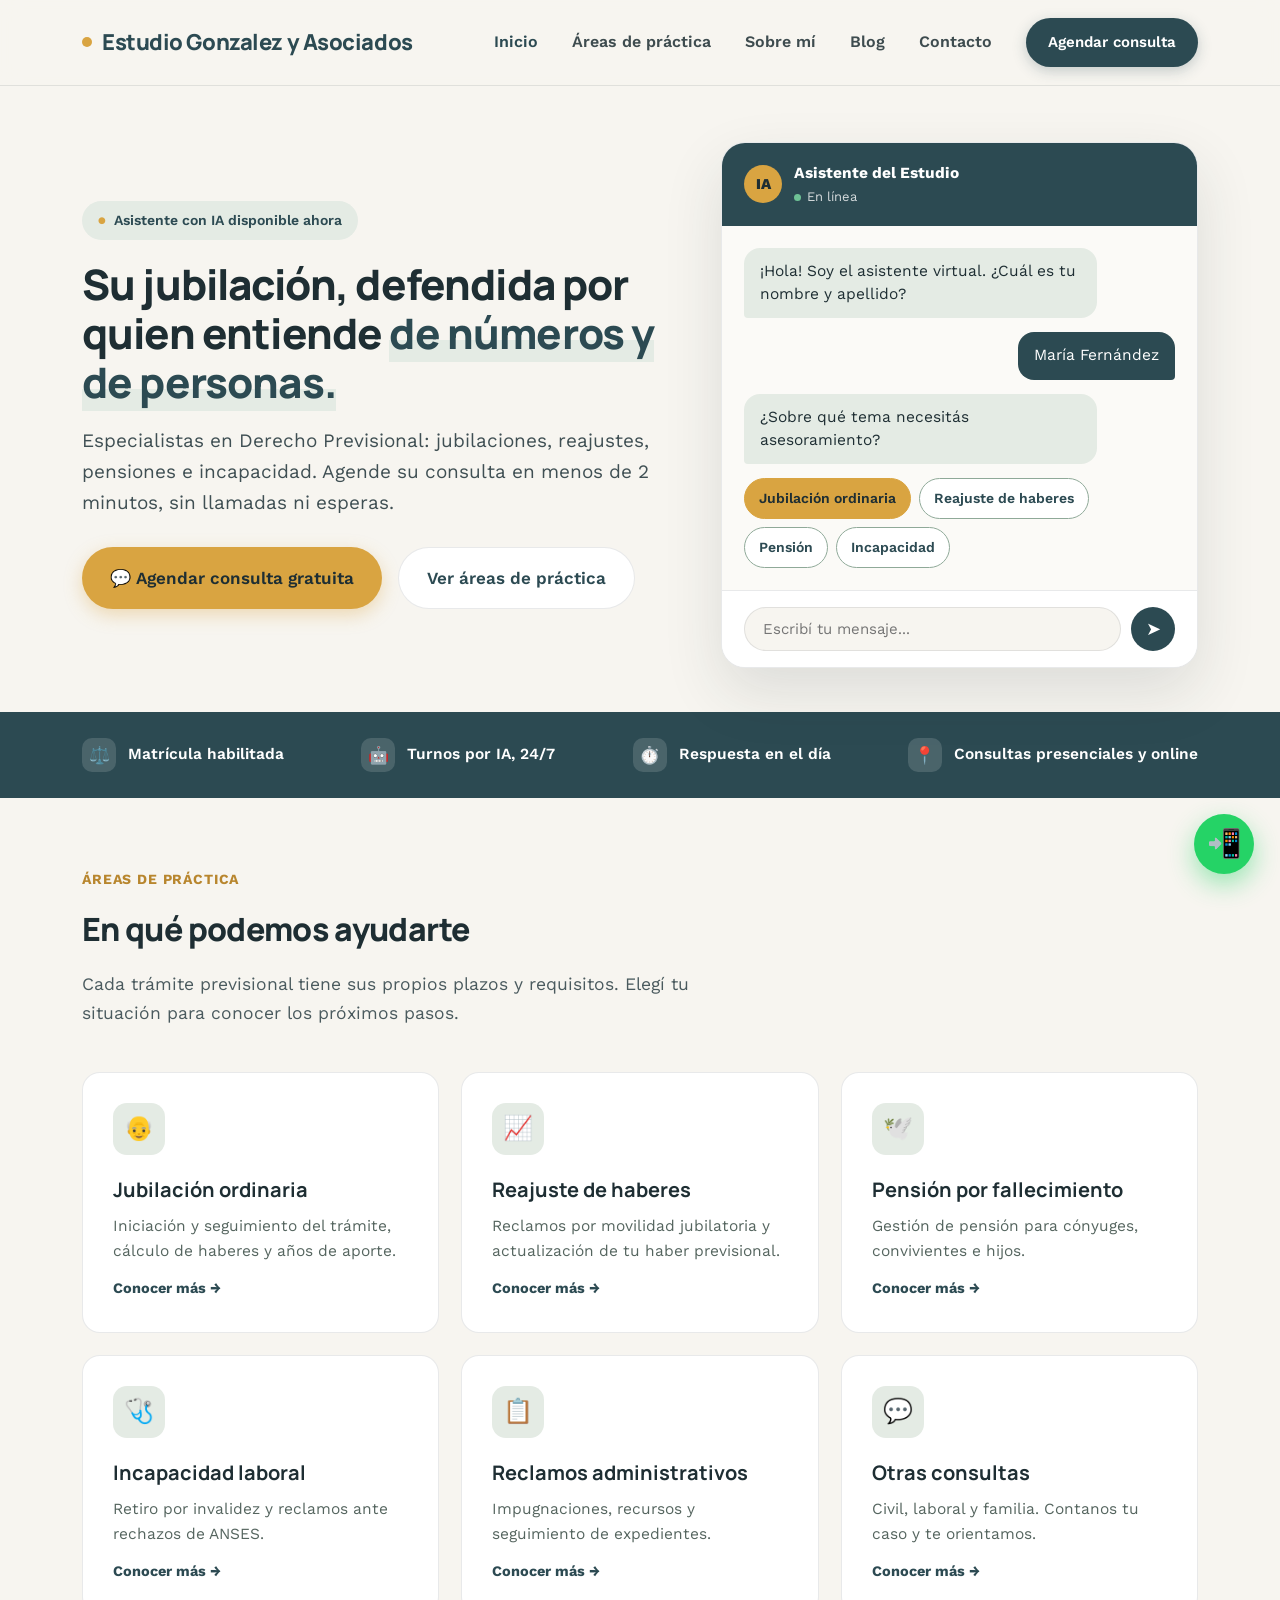
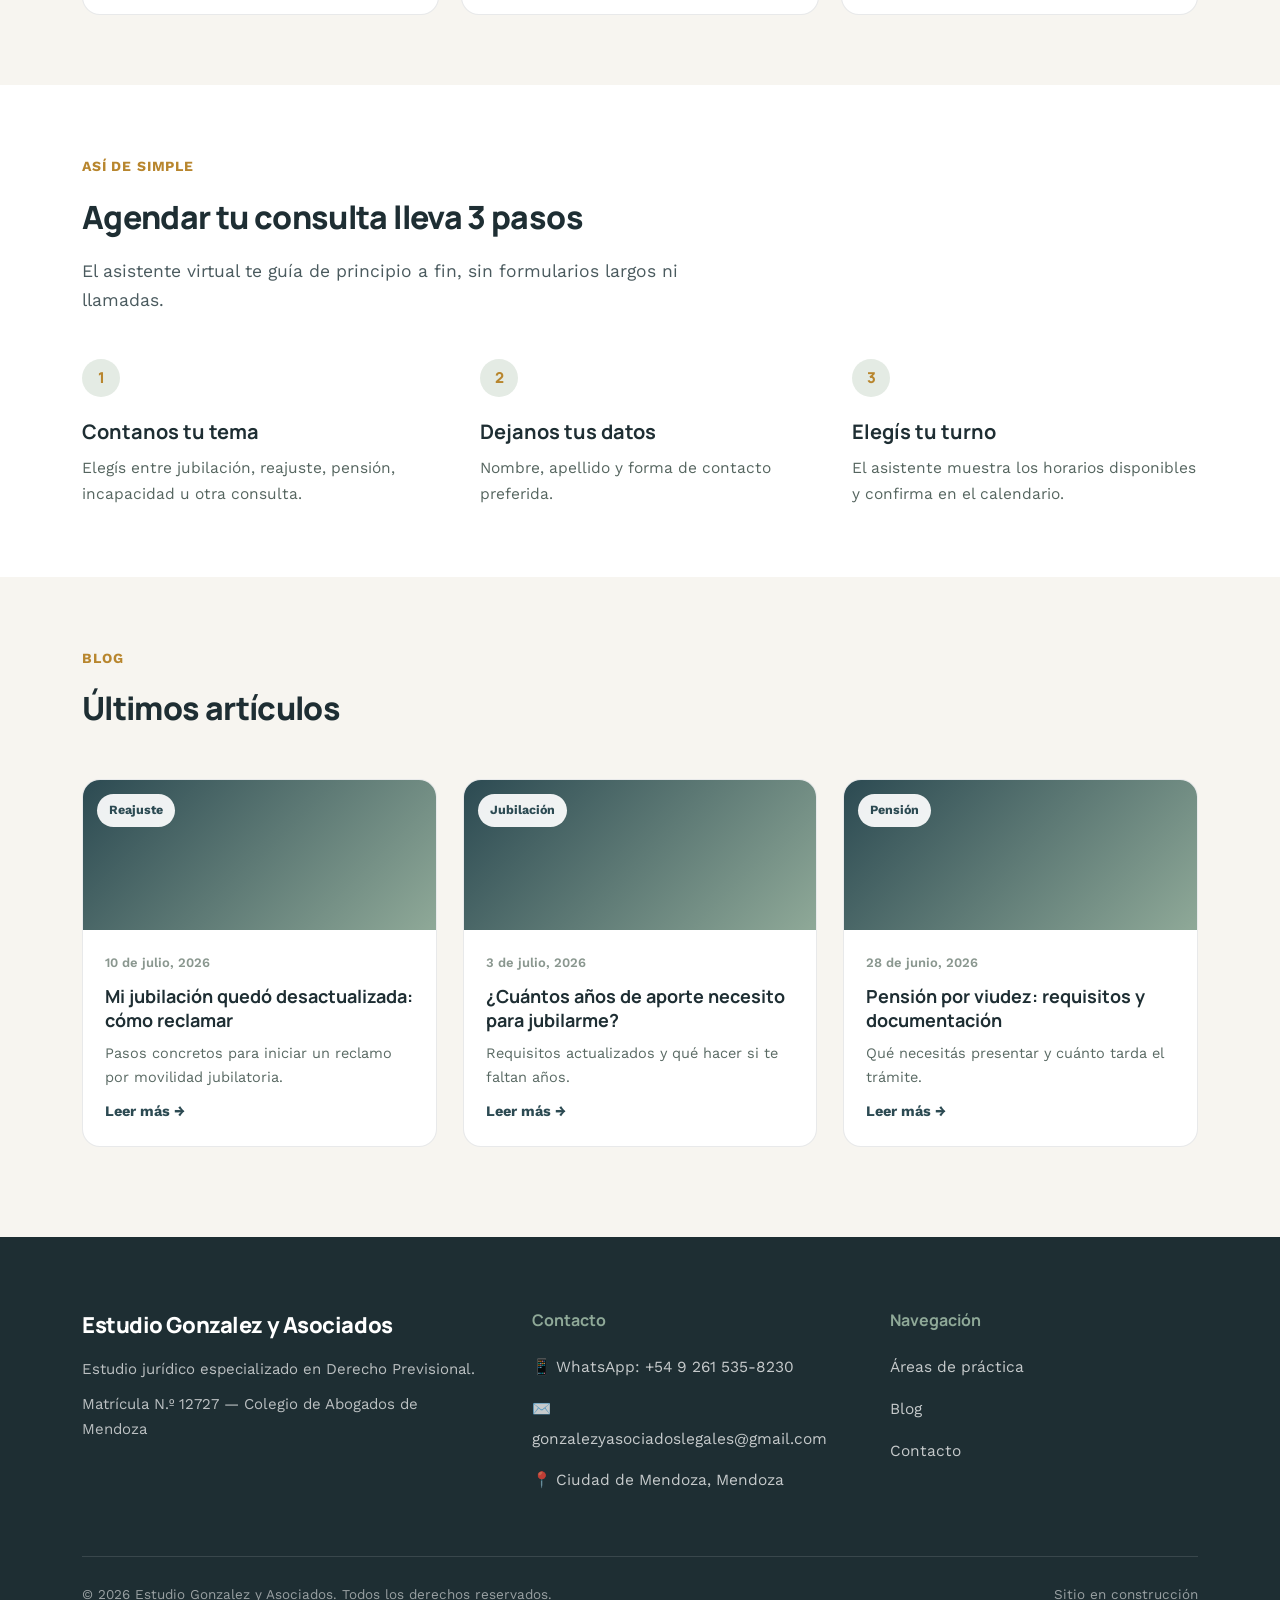
==== index.html @ e0887457 "Add files via upload" ====
<!DOCTYPE html>
<html lang="es">
<head>
<meta charset="UTF-8">
<meta name="viewport" content="width=device-width, initial-scale=1.0">
<title>Estudio Gonzalez y Asociados — Abogados en Derecho Previsional en Mendoza</title>
<meta name="description" content="Estudio jurídico en Mendoza especializado en Derecho Previsional: jubilaciones, reajustes, pensiones e incapacidad. Agendá tu consulta con nuestro asistente virtual.">
<link rel="preconnect" href="https://fonts.googleapis.com">
<link href="https://fonts.googleapis.com/css2?family=Manrope:wght@500;600;700;800&family=Work+Sans:wght@400;500;600&display=swap" rel="stylesheet">
<link rel="stylesheet" href="styles.css">
<style>
  .hero-grid{display:grid; grid-template-columns:1.1fr 0.9fr; gap:56px; align-items:center;}
  @media (max-width:960px){ .hero-grid{grid-template-columns:1fr;} }
  h1 span{color:var(--teal-700); background:linear-gradient(180deg, transparent 62%, var(--sage-light) 62%);}
  .chat-card{background:var(--white); border-radius:24px; border:1px solid var(--line); box-shadow:0 24px 60px rgba(30,46,51,0.12); overflow:hidden;}
  .chat-head{background:var(--teal-700); color:var(--white); padding:18px 22px; display:flex; align-items:center; gap:12px;}
  .chat-avatar{width:38px; height:38px; border-radius:50%; background:var(--gold); display:flex; align-items:center; justify-content:center; font-weight:800; color:var(--teal-900); font-size:15px;}
  .chat-head .name{font-weight:700; font-size:15.5px;}
  .chat-head .status{font-size:13px; opacity:0.8; display:flex; align-items:center; gap:6px;}
  .chat-head .status::before{content:""; width:7px; height:7px; border-radius:50%; background:#7FE0A6;}
  .chat-body{padding:22px; display:flex; flex-direction:column; gap:14px; background:#FBFAF7;}
  .bubble{max-width:82%; padding:12px 16px; border-radius:16px; font-size:15.5px; line-height:1.5; opacity:0; transform:translateY(8px); animation:rise .5s ease forwards;}
  .bubble.bot{background:var(--sage-light); color:var(--teal-900); border-bottom-left-radius:4px; align-self:flex-start;}
  .bubble.user{background:var(--teal-700); color:var(--white); border-bottom-right-radius:4px; align-self:flex-end;}
  .bubble:nth-child(1){animation-delay:.1s;} .bubble:nth-child(2){animation-delay:.4s;} .bubble:nth-child(3){animation-delay:.7s;}
  @keyframes rise{to{opacity:1; transform:translateY(0);}}
  .topic-chips{display:flex; flex-wrap:wrap; gap:8px; align-self:flex-start; max-width:88%; opacity:0; animation:rise .5s ease forwards; animation-delay:1.5s;}
  .chip{background:var(--white); border:1.5px solid var(--sage); color:var(--teal-700); padding:8px 14px; border-radius:100px; font-size:14px; font-weight:600;}
  .chip.selected{background:var(--gold); border-color:var(--gold); color:var(--teal-900);}
  .chat-foot{padding:16px 22px; border-top:1px solid var(--line); display:flex; gap:10px; background:var(--white);}
  .chat-foot input{flex:1; border:1px solid var(--line); border-radius:100px; padding:12px 18px; font-family:inherit; font-size:15px; background:var(--sand);}
  .chat-foot button{background:var(--teal-700); color:var(--white); border:none; width:44px; height:44px; border-radius:50%; font-size:18px; cursor:pointer;}
  .steps{display:grid; grid-template-columns:repeat(3,1fr); gap:0;}
  @media (max-width:860px){ .steps{grid-template-columns:1fr; gap:28px;} }
  .step{padding:0 26px;} .step:first-child{padding-left:0;} .step:last-child{padding-right:0;}
  .step-num{font-family:'Manrope'; font-weight:800; font-size:15px; color:var(--gold-dark); background:var(--sage-light); width:38px; height:38px; border-radius:50%; display:flex; align-items:center; justify-content:center; margin-bottom:18px;}
  .step p{font-size:15.5px; color:#55655f; margin-top:8px;}
</style>
</head>
<body>

<header>
  <div class="navbar wrap">
    <a href="index.html" class="brand"><span class="dot"></span>Estudio Gonzalez y Asociados</a>
    <div class="menu-row">
      <nav><ul>
        <li><a href="index.html" aria-current="page">Inicio</a></li>
        <li><a href="areas.html">Áreas de práctica</a></li>
        <li><a href="sobre-mi.html">Sobre mí</a></li>
        <li><a href="blog.html">Blog</a></li>
        <li><a href="contacto.html">Contacto</a></li>
      </ul></nav>
      <a class="nav-cta" href="contacto.html#calendario">Agendar consulta</a>
    </div>
  </div>
</header>

<section class="page-hero">
  <div class="wrap hero-grid">
    <div>
      <span class="eyebrow">Asistente con IA disponible ahora</span>
      <h1>Su jubilación, defendida por quien entiende <span>de números y de personas.</span></h1>
      <p class="lead">Especialistas en Derecho Previsional: jubilaciones, reajustes, pensiones e incapacidad. Agende su consulta en menos de 2 minutos, sin llamadas ni esperas.</p>
      <div class="btn-row">
        <a href="contacto.html#calendario" class="btn-primary">💬 Agendar consulta gratuita</a>
        <a href="areas.html" class="btn-secondary">Ver áreas de práctica</a>
      </div>
    </div>

    <div class="chat-card" aria-hidden="true">
      <div class="chat-head">
        <div class="chat-avatar">IA</div>
        <div><div class="name">Asistente del Estudio</div><div class="status">En línea</div></div>
      </div>
      <div class="chat-body">
        <div class="bubble bot">¡Hola! Soy el asistente virtual. ¿Cuál es tu nombre y apellido?</div>
        <div class="bubble user">María Fernández</div>
        <div class="bubble bot">¿Sobre qué tema necesitás asesoramiento?</div>
        <div class="topic-chips">
          <span class="chip selected">Jubilación ordinaria</span>
          <span class="chip">Reajuste de haberes</span>
          <span class="chip">Pensión</span>
          <span class="chip">Incapacidad</span>
        </div>
      </div>
      <div class="chat-foot"><input type="text" placeholder="Escribí tu mensaje..." disabled><button aria-label="Enviar">➤</button></div>
    </div>
  </div>
</section>

<div class="trust">
  <div class="wrap" style="display:flex; justify-content:space-between; flex-wrap:wrap; gap:20px;">
    <div class="trust-item"><span class="ic">⚖️</span> Matrícula habilitada</div>
    <div class="trust-item"><span class="ic">🤖</span> Turnos por IA, 24/7</div>
    <div class="trust-item"><span class="ic">⏱️</span> Respuesta en el día</div>
    <div class="trust-item"><span class="ic">📍</span> Consultas presenciales y online</div>
  </div>
</div>

<section>
  <div class="wrap">
    <div class="sec-head reveal">
      <span class="sec-eyebrow">Áreas de práctica</span>
      <h2>En qué podemos ayudarte</h2>
      <p>Cada trámite previsional tiene sus propios plazos y requisitos. Elegí tu situación para conocer los próximos pasos.</p>
    </div>
    <div class="areas-grid">
      <a href="previsional.html#jubilacion" class="area-card reveal"><div class="area-ic">👴</div><h3>Jubilación ordinaria</h3><p>Iniciación y seguimiento del trámite, cálculo de haberes y años de aporte.</p><span class="area-link">Conocer más →</span></a>
      <a href="previsional.html#reajuste" class="area-card reveal"><div class="area-ic">📈</div><h3>Reajuste de haberes</h3><p>Reclamos por movilidad jubilatoria y actualización de tu haber previsional.</p><span class="area-link">Conocer más →</span></a>
      <a href="previsional.html#pension" class="area-card reveal"><div class="area-ic">🕊️</div><h3>Pensión por fallecimiento</h3><p>Gestión de pensión para cónyuges, convivientes e hijos.</p><span class="area-link">Conocer más →</span></a>
      <a href="previsional.html#incapacidad" class="area-card reveal"><div class="area-ic">🩺</div><h3>Incapacidad laboral</h3><p>Retiro por invalidez y reclamos ante rechazos de ANSES.</p><span class="area-link">Conocer más →</span></a>
      <a href="areas.html" class="area-card reveal"><div class="area-ic">📋</div><h3>Reclamos administrativos</h3><p>Impugnaciones, recursos y seguimiento de expedientes.</p><span class="area-link">Conocer más →</span></a>
      <a href="areas.html" class="area-card reveal"><div class="area-ic">💬</div><h3>Otras consultas</h3><p>Civil, laboral y familia. Contanos tu caso y te orientamos.</p><span class="area-link">Conocer más →</span></a>
    </div>
  </div>
</section>

<section style="background:var(--white);">
  <div class="wrap">
    <div class="sec-head reveal">
      <span class="sec-eyebrow">Así de simple</span>
      <h2>Agendar tu consulta lleva 3 pasos</h2>
      <p>El asistente virtual te guía de principio a fin, sin formularios largos ni llamadas.</p>
    </div>
    <div class="steps">
      <div class="step reveal"><div class="step-num">1</div><h3>Contanos tu tema</h3><p>Elegís entre jubilación, reajuste, pensión, incapacidad u otra consulta.</p></div>
      <div class="step reveal"><div class="step-num">2</div><h3>Dejanos tus datos</h3><p>Nombre, apellido y forma de contacto preferida.</p></div>
      <div class="step reveal"><div class="step-num">3</div><h3>Elegís tu turno</h3><p>El asistente muestra los horarios disponibles y confirma en el calendario.</p></div>
    </div>
  </div>
</section>

<section>
  <div class="wrap">
    <div class="sec-head reveal">
      <span class="sec-eyebrow">Blog</span>
      <h2>Últimos artículos</h2>
    </div>
    <div class="blog-grid">
      <a href="blog-reajuste.html" class="blog-card reveal">
        <div class="blog-img"><span class="blog-tag">Reajuste</span></div>
        <div class="blog-content"><span class="blog-date">10 de julio, 2026</span><h3>Mi jubilación quedó desactualizada: cómo reclamar</h3><p>Pasos concretos para iniciar un reclamo por movilidad jubilatoria.</p><span class="blog-link">Leer más →</span></div>
      </a>
      <a href="blog.html" class="blog-card reveal">
        <div class="blog-img"><span class="blog-tag">Jubilación</span></div>
        <div class="blog-content"><span class="blog-date">3 de julio, 2026</span><h3>¿Cuántos años de aporte necesito para jubilarme?</h3><p>Requisitos actualizados y qué hacer si te faltan años.</p><span class="blog-link">Leer más →</span></div>
      </a>
      <a href="blog.html" class="blog-card reveal">
        <div class="blog-img"><span class="blog-tag">Pensión</span></div>
        <div class="blog-content"><span class="blog-date">28 de junio, 2026</span><h3>Pensión por viudez: requisitos y documentación</h3><p>Qué necesitás presentar y cuánto tarda el trámite.</p><span class="blog-link">Leer más →</span></div>
      </a>
    </div>
  </div>
</section>

<footer id="contacto-footer">
  <div class="wrap">
    <div class="foot-grid">
      <div>
        <div class="brand">Estudio Gonzalez y Asociados</div>
        <p>Estudio jurídico especializado en Derecho Previsional.</p>
        <p>Matrícula N.º 12727 — Colegio de Abogados de Mendoza</p>
      </div>
      <div><h3>Contacto</h3><ul>
        <li><a href="https://wa.me/5492615358230?text=Hola%2C%20quiero%20hacer%20una%20consulta%20previsional" target="_blank" rel="noopener">📱 WhatsApp: +54 9 261 535-8230</a></li>
        <li><a href="mailto:gonzalezyasociadoslegales@gmail.com">✉️ gonzalezyasociadoslegales@gmail.com</a></li>
        <li><a href="#">📍 Ciudad de Mendoza, Mendoza</a></li>
      </ul></div>
      <div><h3>Navegación</h3><ul>
        <li><a href="areas.html">Áreas de práctica</a></li>
        <li><a href="blog.html">Blog</a></li>
        <li><a href="contacto.html">Contacto</a></li>
      </ul></div>
    </div>
    <div class="foot-bottom"><span>© 2026 Estudio Gonzalez y Asociados. Todos los derechos reservados.</span><span>Sitio en construcción</span></div>
  </div>
</footer>

<a href="https://wa.me/5492615358230?text=Hola%2C%20quiero%20hacer%20una%20consulta%20previsional" target="_blank" rel="noopener" class="wa-float" aria-label="Contactar por WhatsApp">📲</a>

<script>
  const io = new IntersectionObserver((entries)=>{entries.forEach(e=>{if(e.isIntersecting){e.target.classList.add('show'); io.unobserve(e.target);}});}, {threshold:0.15});
  document.querySelectorAll('.reveal').forEach(el=>io.observe(el));
</script>
</body>
</html>
---- styles.css ----
:root{
  --teal-900:#1E2E33;
  --teal-700:#2C4A52;
  --teal-600:#3B5F68;
  --sage:#8FA998;
  --sage-light:#E4EBE4;
  --sand:#F7F5F0;
  --gold:#D9A441;
  --gold-dark:#B8862E;
  --white:#FFFFFF;
  --line: rgba(30,46,51,0.10);
  --radius: 18px;
}
*{box-sizing:border-box; margin:0; padding:0;}
html{scroll-behavior:smooth;}
body{
  font-family:'Work Sans', Arial, sans-serif;
  background:var(--sand);
  color:var(--teal-900);
  font-size:18px;
  line-height:1.65;
  -webkit-font-smoothing:antialiased;
}
h1,h2,h3,.brand{font-family:'Manrope', Arial, sans-serif;}
a{color:inherit;}
img{max-width:100%; display:block;}
.wrap{max-width:1180px; margin:0 auto; padding:0 32px;}
:focus-visible{outline:3px solid var(--gold-dark); outline-offset:3px; border-radius:6px;}

/* HEADER */
header{position:sticky; top:0; z-index:50; background:rgba(247,245,240,0.94); backdrop-filter:blur(10px); border-bottom:1px solid var(--line);}
.navbar{display:flex; align-items:center; justify-content:space-between; padding:18px 32px;}
.brand{font-weight:800; font-size:22px; color:var(--teal-700); letter-spacing:-0.02em; display:flex; align-items:center; gap:10px; text-decoration:none;}
.brand .dot{width:10px;height:10px;border-radius:50%;background:var(--gold);}
nav ul{list-style:none; display:flex; gap:34px; font-weight:600; font-size:16px;}
nav a{text-decoration:none; color:var(--teal-900); opacity:0.85; transition:opacity .2s;}
nav a:hover, nav a[aria-current="page"]{opacity:1; color:var(--teal-700);}
.nav-cta{background:var(--teal-700); color:var(--white); padding:12px 22px; border-radius:100px; font-weight:600; font-size:15px; text-decoration:none; white-space:nowrap; box-shadow:0 4px 14px rgba(44,74,82,0.25);}
.menu-row{display:flex; align-items:center; gap:34px;}
@media (max-width:880px){ nav{display:none;} }

.page-hero{padding:56px 0 44px;}
.eyebrow{display:inline-flex; align-items:center; gap:8px; background:var(--sage-light); color:var(--teal-700); padding:8px 16px; border-radius:100px; font-weight:600; font-size:14px; margin-bottom:20px;}
.eyebrow::before{content:"●"; color:var(--gold); font-size:10px;}
h1{font-size:42px; line-height:1.16; letter-spacing:-0.02em; font-weight:800; color:var(--teal-900); margin-bottom:18px;}
.lead{font-size:19px; color:#3f4f53; max-width:620px;}

.btn-row{display:flex; gap:16px; flex-wrap:wrap; margin-top:28px;}
.btn-primary, .btn-secondary{padding:16px 28px; border-radius:100px; font-weight:600; font-size:17px; text-decoration:none; display:inline-flex; align-items:center; gap:10px; transition:transform .15s ease, box-shadow .15s ease; border:none; cursor:pointer; font-family:inherit;}
.btn-primary{background:var(--gold); color:var(--teal-900); box-shadow:0 6px 18px rgba(217,164,65,0.35);}
.btn-primary:hover{transform:translateY(-2px);}
.btn-secondary{background:var(--white); color:var(--teal-700); border:1.5px solid var(--line);}
.btn-secondary:hover{border-color:var(--teal-700); transform:translateY(-2px);}

section{padding:70px 0;}
.sec-head{max-width:640px; margin-bottom:44px;}
.sec-eyebrow{color:var(--gold-dark); font-weight:700; font-size:14px; letter-spacing:0.06em; text-transform:uppercase; margin-bottom:12px; display:block;}
h2{font-size:32px; font-weight:800; letter-spacing:-0.02em; margin-bottom:14px; color:var(--teal-900);}
h3{font-size:20px; font-weight:700;}
.sec-head p{color:#4a5a5e; font-size:17.5px;}

.areas-grid{display:grid; grid-template-columns:repeat(3,1fr); gap:22px;}
@media (max-width:860px){ .areas-grid{grid-template-columns:repeat(2,1fr);} }
@media (max-width:600px){ .areas-grid{grid-template-columns:1fr;} }
.area-card{background:var(--white); border-radius:var(--radius); padding:30px; border:1px solid var(--line); transition:transform .2s ease, box-shadow .2s ease; text-decoration:none; color:inherit; display:block;}
.area-card:hover{transform:translateY(-4px); box-shadow:0 16px 34px rgba(30,46,51,0.09);}
.area-ic{width:52px; height:52px; border-radius:14px; background:var(--sage-light); display:flex; align-items:center; justify-content:center; font-size:24px; margin-bottom:18px;}
.area-card h3{margin-bottom:8px;}
.area-card p{font-size:15.5px; color:#55655f;}
.area-card .area-link{font-size:14.5px; font-weight:700; color:var(--teal-700); margin-top:12px; display:inline-block;}

.blog-grid{display:grid; grid-template-columns:repeat(3,1fr); gap:26px;}
@media (max-width:900px){ .blog-grid{grid-template-columns:1fr 1fr;} }
@media (max-width:640px){ .blog-grid{grid-template-columns:1fr;} }
.blog-card{background:var(--white); border-radius:var(--radius); overflow:hidden; border:1px solid var(--line); display:flex; flex-direction:column; transition:transform .2s ease; text-decoration:none; color:inherit;}
.blog-card:hover{transform:translateY(-4px);}
.blog-img{height:150px; background:linear-gradient(135deg, var(--teal-700), var(--sage)); position:relative;}
.blog-tag{position:absolute; top:14px; left:14px; background:rgba(255,255,255,0.92); color:var(--teal-700); font-size:12.5px; font-weight:700; padding:6px 12px; border-radius:100px;}
.blog-content{padding:22px; display:flex; flex-direction:column; gap:10px; flex:1;}
.blog-date{font-size:13px; color:#8a978f; font-weight:600;}
.blog-content h3{font-size:18px; line-height:1.35;}
.blog-content p{font-size:14.5px; color:#5a6a64; flex:1;}
.blog-link{font-size:14.5px; font-weight:700; color:var(--teal-700);}

.faq{background:var(--sage-light);}
.faq-list{max-width:760px; margin:0 auto;}
details{background:var(--white); border-radius:14px; padding:22px 24px; margin-bottom:14px; border:1px solid var(--line);}
summary{font-weight:700; font-size:17.5px; cursor:pointer; list-style:none; display:flex; justify-content:space-between; align-items:center;}
summary::-webkit-details-marker{display:none;}
summary::after{content:"+"; font-size:22px; color:var(--gold-dark); font-weight:700; margin-left:16px;}
details[open] summary::after{content:"–";}
details p{margin-top:14px; font-size:16px; color:#4a5a5e;}

.card-white{background:var(--white); border-radius:var(--radius); border:1px solid var(--line); padding:34px;}

.contact-grid{display:grid; grid-template-columns:1fr 1fr; gap:44px; align-items:start;}
@media (max-width:860px){ .contact-grid{grid-template-columns:1fr;} }
.form-field{margin-bottom:20px;}
.form-field label{display:block; font-weight:600; font-size:15px; margin-bottom:8px;}
.form-field input, .form-field select, .form-field textarea{
  width:100%; padding:14px 16px; border-radius:12px; border:1.5px solid var(--line);
  font-family:inherit; font-size:16px; background:var(--sand); color:var(--teal-900);
}
.form-field textarea{min-height:120px; resize:vertical;}
.chips-select{display:flex; flex-wrap:wrap; gap:10px;}
.chips-select label{display:flex; align-items:center; gap:8px; background:var(--sand); border:1.5px solid var(--line); padding:10px 16px; border-radius:100px; font-weight:600; font-size:14.5px; cursor:pointer;}
.info-row{display:flex; gap:14px; margin-bottom:22px; align-items:flex-start;}
.info-ic{width:44px; height:44px; border-radius:12px; background:var(--sage-light); display:flex; align-items:center; justify-content:center; font-size:20px; flex-shrink:0;}
.info-row h3{font-size:17px; margin-bottom:4px;}
.info-row p{font-size:15.5px; color:#55655f;}

article.post{max-width:740px; margin:0 auto;}
article.post h2{font-size:26px; margin-top:36px; margin-bottom:14px;}
article.post p{margin-bottom:18px; font-size:18px; color:#33454a;}
article.post ul{margin:0 0 18px 22px;}
article.post li{margin-bottom:10px; font-size:18px; color:#33454a;}
.post-meta{display:flex; gap:16px; align-items:center; color:#6d7d77; font-size:14.5px; margin-bottom:10px; font-weight:600;}
.post-callout{background:var(--sage-light); border-left:4px solid var(--sage); padding:20px 24px; border-radius:12px; margin:26px 0; font-size:17px;}

footer{background:var(--teal-900); color:var(--white); padding:70px 0 32px; margin-top:20px;}
.foot-grid{display:grid; grid-template-columns:1.3fr 1fr 1fr; gap:50px; margin-bottom:50px;}
@media (max-width:800px){ .foot-grid{grid-template-columns:1fr;} }
footer h3{font-size:16px; font-weight:700; margin-bottom:18px; color:var(--sage);}
footer .brand{color:var(--white); margin-bottom:14px;}
footer p{color:rgba(255,255,255,0.7); font-size:15px; margin-bottom:10px;}
footer ul{list-style:none;}
footer li{margin-bottom:12px;}
footer a{text-decoration:none; color:rgba(255,255,255,0.75); font-size:15.5px;}
footer a:hover{color:var(--white);}
.foot-bottom{border-top:1px solid rgba(255,255,255,0.12); padding-top:26px; font-size:13.5px; color:rgba(255,255,255,0.55); display:flex; justify-content:space-between; flex-wrap:wrap; gap:10px;}

.wa-float{position:fixed; bottom:26px; right:26px; z-index:60; width:60px; height:60px; border-radius:50%; background:#25D366; display:flex; align-items:center; justify-content:center; font-size:28px; box-shadow:0 10px 26px rgba(37,211,102,0.45); text-decoration:none; color:white; animation:float 3s ease-in-out infinite;}
@keyframes float{0%,100%{transform:translateY(0);} 50%{transform:translateY(-6px);}}

.trust{background:var(--teal-700); padding:26px 0;}
.trust .wrap{display:flex; justify-content:space-between; flex-wrap:wrap; gap:20px; color:var(--white);}
.trust-item{display:flex; align-items:center; gap:12px; font-weight:600; font-size:15.5px;}
.trust-item .ic{width:34px; height:34px; border-radius:10px; background:rgba(255,255,255,0.14); display:flex; align-items:center; justify-content:center; font-size:17px;}

.reveal{opacity:0; transform:translateY(18px); transition:opacity .6s ease, transform .6s ease;}
.reveal.show{opacity:1; transform:translateY(0);}

@media (prefers-reduced-motion: reduce){ *{animation:none !important; transition:none !important;} }
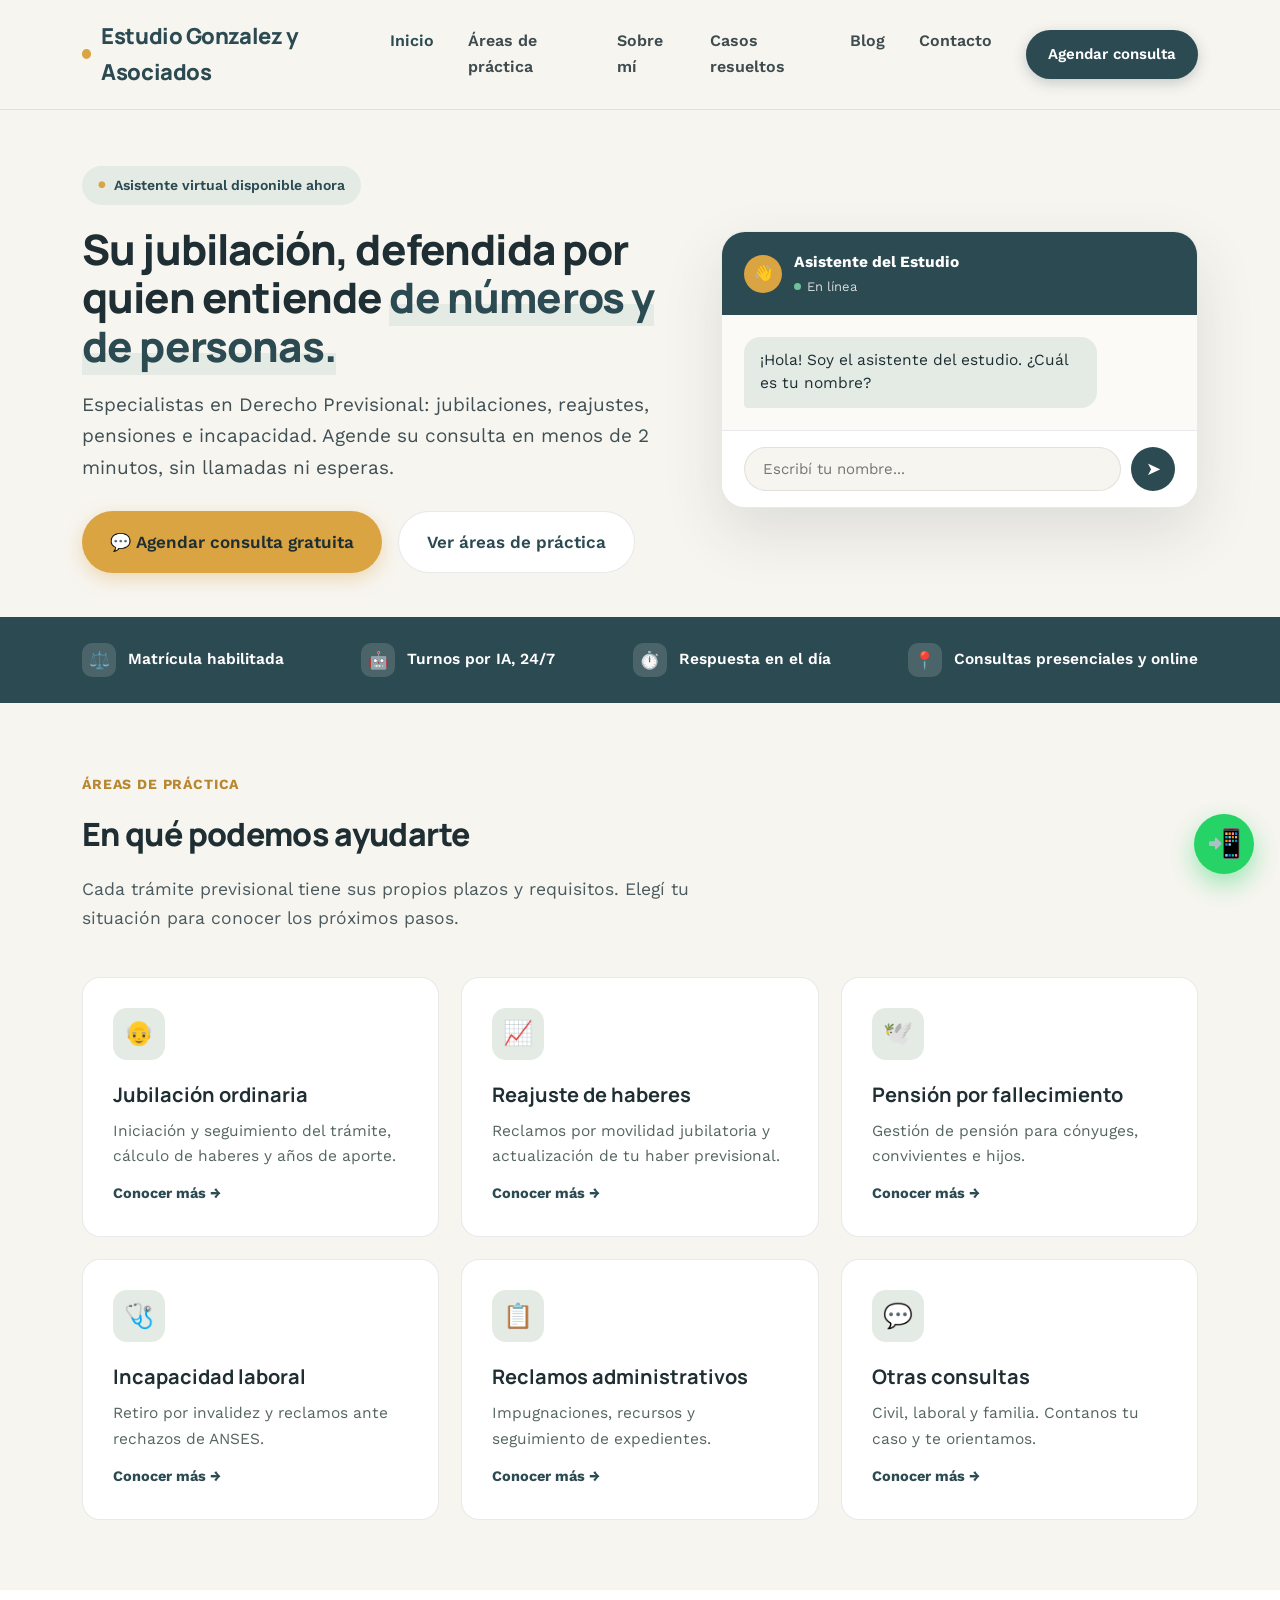
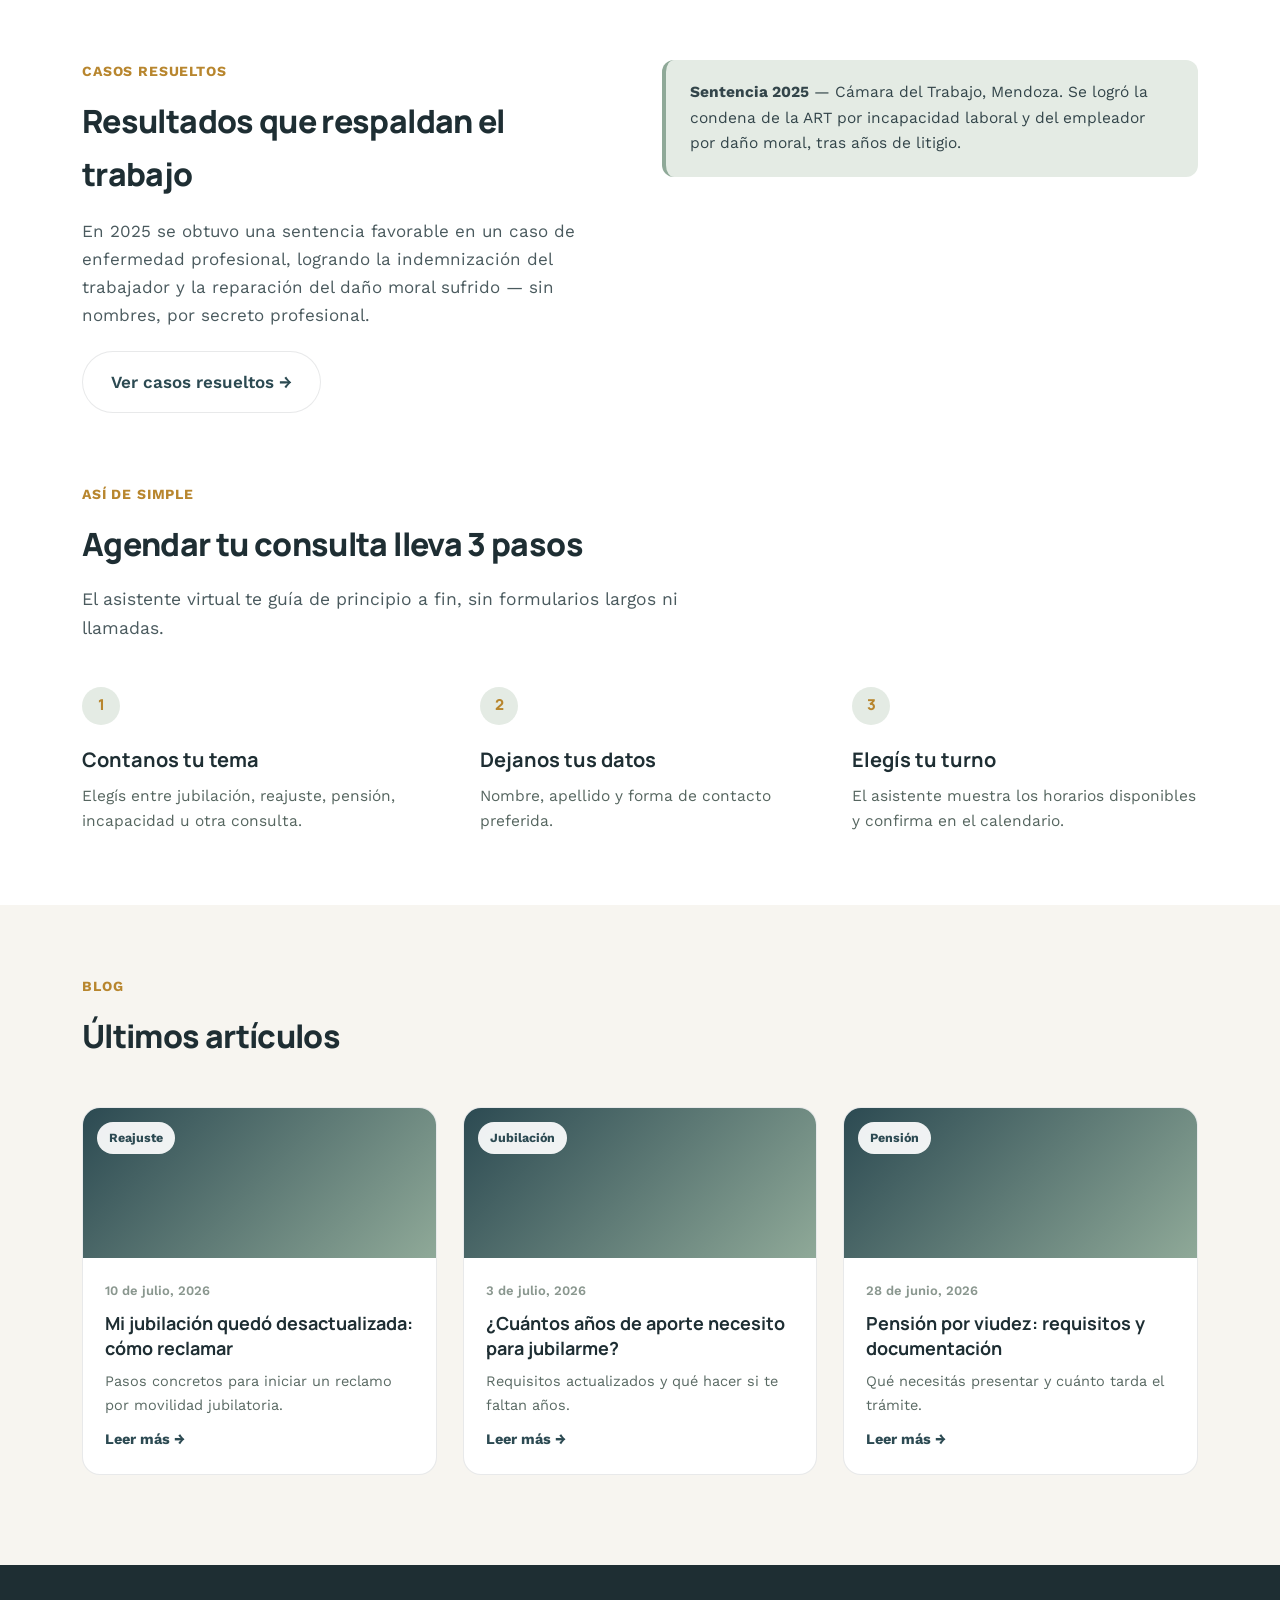
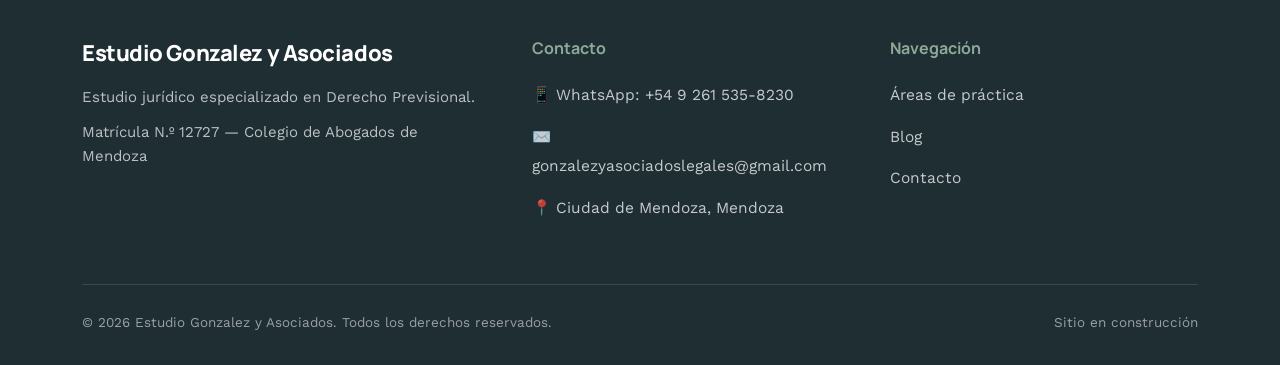
==== commit d3ad47b4: "Add files via upload" ====
--- a/index.html
+++ b/index.html
@@ -25,7 +25,8 @@
   .bubble:nth-child(1){animation-delay:.1s;} .bubble:nth-child(2){animation-delay:.4s;} .bubble:nth-child(3){animation-delay:.7s;}
   @keyframes rise{to{opacity:1; transform:translateY(0);}}
   .topic-chips{display:flex; flex-wrap:wrap; gap:8px; align-self:flex-start; max-width:88%; opacity:0; animation:rise .5s ease forwards; animation-delay:1.5s;}
-  .chip{background:var(--white); border:1.5px solid var(--sage); color:var(--teal-700); padding:8px 14px; border-radius:100px; font-size:14px; font-weight:600;}
+  .chip{background:var(--white); border:1.5px solid var(--sage); color:var(--teal-700); padding:8px 14px; border-radius:100px; font-size:14px; font-weight:600; font-family:inherit; cursor:pointer; transition:background .15s ease, transform .1s ease;}
+  .chip:hover{background:var(--sage-light); transform:translateY(-1px);}
   .chip.selected{background:var(--gold); border-color:var(--gold); color:var(--teal-900);}
   .chat-foot{padding:16px 22px; border-top:1px solid var(--line); display:flex; gap:10px; background:var(--white);}
   .chat-foot input{flex:1; border:1px solid var(--line); border-radius:100px; padding:12px 18px; font-family:inherit; font-size:15px; background:var(--sand);}
@@ -35,6 +36,7 @@
   .step{padding:0 26px;} .step:first-child{padding-left:0;} .step:last-child{padding-right:0;}
   .step-num{font-family:'Manrope'; font-weight:800; font-size:15px; color:var(--gold-dark); background:var(--sage-light); width:38px; height:38px; border-radius:50%; display:flex; align-items:center; justify-content:center; margin-bottom:18px;}
   .step p{font-size:15.5px; color:#55655f; margin-top:8px;}
+  .case-result{background:var(--sage-light); border-left:4px solid var(--sage); padding:20px 24px; border-radius:12px; font-size:15.5px; color:#33454a;}
 </style>
 </head>
 <body>
@@ -47,6 +49,7 @@
         <li><a href="index.html" aria-current="page">Inicio</a></li>
         <li><a href="areas.html">Áreas de práctica</a></li>
         <li><a href="sobre-mi.html">Sobre mí</a></li>
+        <li><a href="casos-resueltos.html">Casos resueltos</a></li>
         <li><a href="blog.html">Blog</a></li>
         <li><a href="contacto.html">Contacto</a></li>
       </ul></nav>
@@ -58,7 +61,7 @@
 <section class="page-hero">
   <div class="wrap hero-grid">
     <div>
-      <span class="eyebrow">Asistente con IA disponible ahora</span>
+      <span class="eyebrow">Asistente virtual disponible ahora</span>
       <h1>Su jubilación, defendida por quien entiende <span>de números y de personas.</span></h1>
       <p class="lead">Especialistas en Derecho Previsional: jubilaciones, reajustes, pensiones e incapacidad. Agende su consulta en menos de 2 minutos, sin llamadas ni esperas.</p>
       <div class="btn-row">
@@ -67,27 +70,77 @@
       </div>
     </div>
 
-    <div class="chat-card" aria-hidden="true">
+    <div class="chat-card" id="assistant-card">
       <div class="chat-head">
-        <div class="chat-avatar">IA</div>
+        <div class="chat-avatar">👋</div>
         <div><div class="name">Asistente del Estudio</div><div class="status">En línea</div></div>
       </div>
-      <div class="chat-body">
-        <div class="bubble bot">¡Hola! Soy el asistente virtual. ¿Cuál es tu nombre y apellido?</div>
-        <div class="bubble user">María Fernández</div>
-        <div class="bubble bot">¿Sobre qué tema necesitás asesoramiento?</div>
-        <div class="topic-chips">
-          <span class="chip selected">Jubilación ordinaria</span>
-          <span class="chip">Reajuste de haberes</span>
-          <span class="chip">Pensión</span>
-          <span class="chip">Incapacidad</span>
-        </div>
-      </div>
-      <div class="chat-foot"><input type="text" placeholder="Escribí tu mensaje..." disabled><button aria-label="Enviar">➤</button></div>
-    </div>
-  </div>
-</section>
-
+      <div class="chat-body" id="assistant-body">
+        <div class="bubble bot">¡Hola! Soy el asistente del estudio. ¿Cuál es tu nombre?</div>
+      </div>
+      <form id="assistant-name-form" class="chat-foot">
+        <input type="text" id="assistant-name-input" placeholder="Escribí tu nombre..." autocomplete="off" required>
+        <button type="submit" aria-label="Enviar">➤</button>
+      </form>
+    </div>
+  </div>
+</section>
+
+<script>
+(function(){
+  const body = document.getElementById('assistant-body');
+  const form = document.getElementById('assistant-name-form');
+  const input = document.getElementById('assistant-name-input');
+  const topics = ["Jubilación ordinaria", "Reajuste de haberes", "Pensión", "Incapacidad", "Otro"];
+
+  function addBubble(text, who){
+    const div = document.createElement('div');
+    div.className = 'bubble ' + who;
+    div.textContent = text;
+    body.appendChild(div);
+    body.scrollTop = body.scrollHeight;
+  }
+
+  form.addEventListener('submit', function(e){
+    e.preventDefault();
+    const name = input.value.trim();
+    if(!name) return;
+    addBubble(name, 'user');
+    form.remove();
+
+    setTimeout(function(){
+      addBubble('Un gusto, ' + name.split(' ')[0] + '. ¿Sobre qué tema necesitás asesoramiento?', 'bot');
+      const chips = document.createElement('div');
+      chips.className = 'topic-chips';
+      chips.style.opacity = '1';
+      topics.forEach(function(topic){
+        const btn = document.createElement('button');
+        btn.type = 'button';
+        btn.className = 'chip';
+        btn.textContent = topic;
+        btn.addEventListener('click', function(){
+          addBubble(topic, 'user');
+          chips.remove();
+          setTimeout(function(){
+            addBubble('¡Perfecto! Ya podés elegir el horario que más te convenga.', 'bot');
+            const link = document.createElement('a');
+            link.href = 'contacto.html?nombre=' + encodeURIComponent(name) + '&tema=' + encodeURIComponent(topic) + '#calendario';
+            link.className = 'btn-primary';
+            link.style.marginTop = '4px';
+            link.style.alignSelf = 'flex-start';
+            link.textContent = '📅 Ver turnos disponibles';
+            body.appendChild(link);
+            body.scrollTop = body.scrollHeight;
+          }, 500);
+        });
+        chips.appendChild(btn);
+      });
+      body.appendChild(chips);
+      body.scrollTop = body.scrollHeight;
+    }, 500);
+  });
+})();
+</script>
 <div class="trust">
   <div class="wrap" style="display:flex; justify-content:space-between; flex-wrap:wrap; gap:20px;">
     <div class="trust-item"><span class="ic">⚖️</span> Matrícula habilitada</div>
@@ -116,6 +169,20 @@
 </section>
 
 <section style="background:var(--white);">
+  <div class="wrap contact-grid">
+    <div class="reveal">
+      <span class="sec-eyebrow">Casos resueltos</span>
+      <h2 style="margin-bottom:16px;">Resultados que respaldan el trabajo</h2>
+      <p style="color:#4a5a5e; font-size:17px; margin-bottom:22px;">En 2025 se obtuvo una sentencia favorable en un caso de enfermedad profesional, logrando la indemnización del trabajador y la reparación del daño moral sufrido — sin nombres, por secreto profesional.</p>
+      <a href="casos-resueltos.html" class="btn-secondary">Ver casos resueltos →</a>
+    </div>
+    <div class="case-result reveal" style="margin-top:0;">
+      <strong>Sentencia 2025</strong> — Cámara del Trabajo, Mendoza. Se logró la condena de la ART por incapacidad laboral y del empleador por daño moral, tras años de litigio.
+    </div>
+  </div>
+</section>
+
+<section style="background:var(--white); padding-top:0;">
   <div class="wrap">
     <div class="sec-head reveal">
       <span class="sec-eyebrow">Así de simple</span>
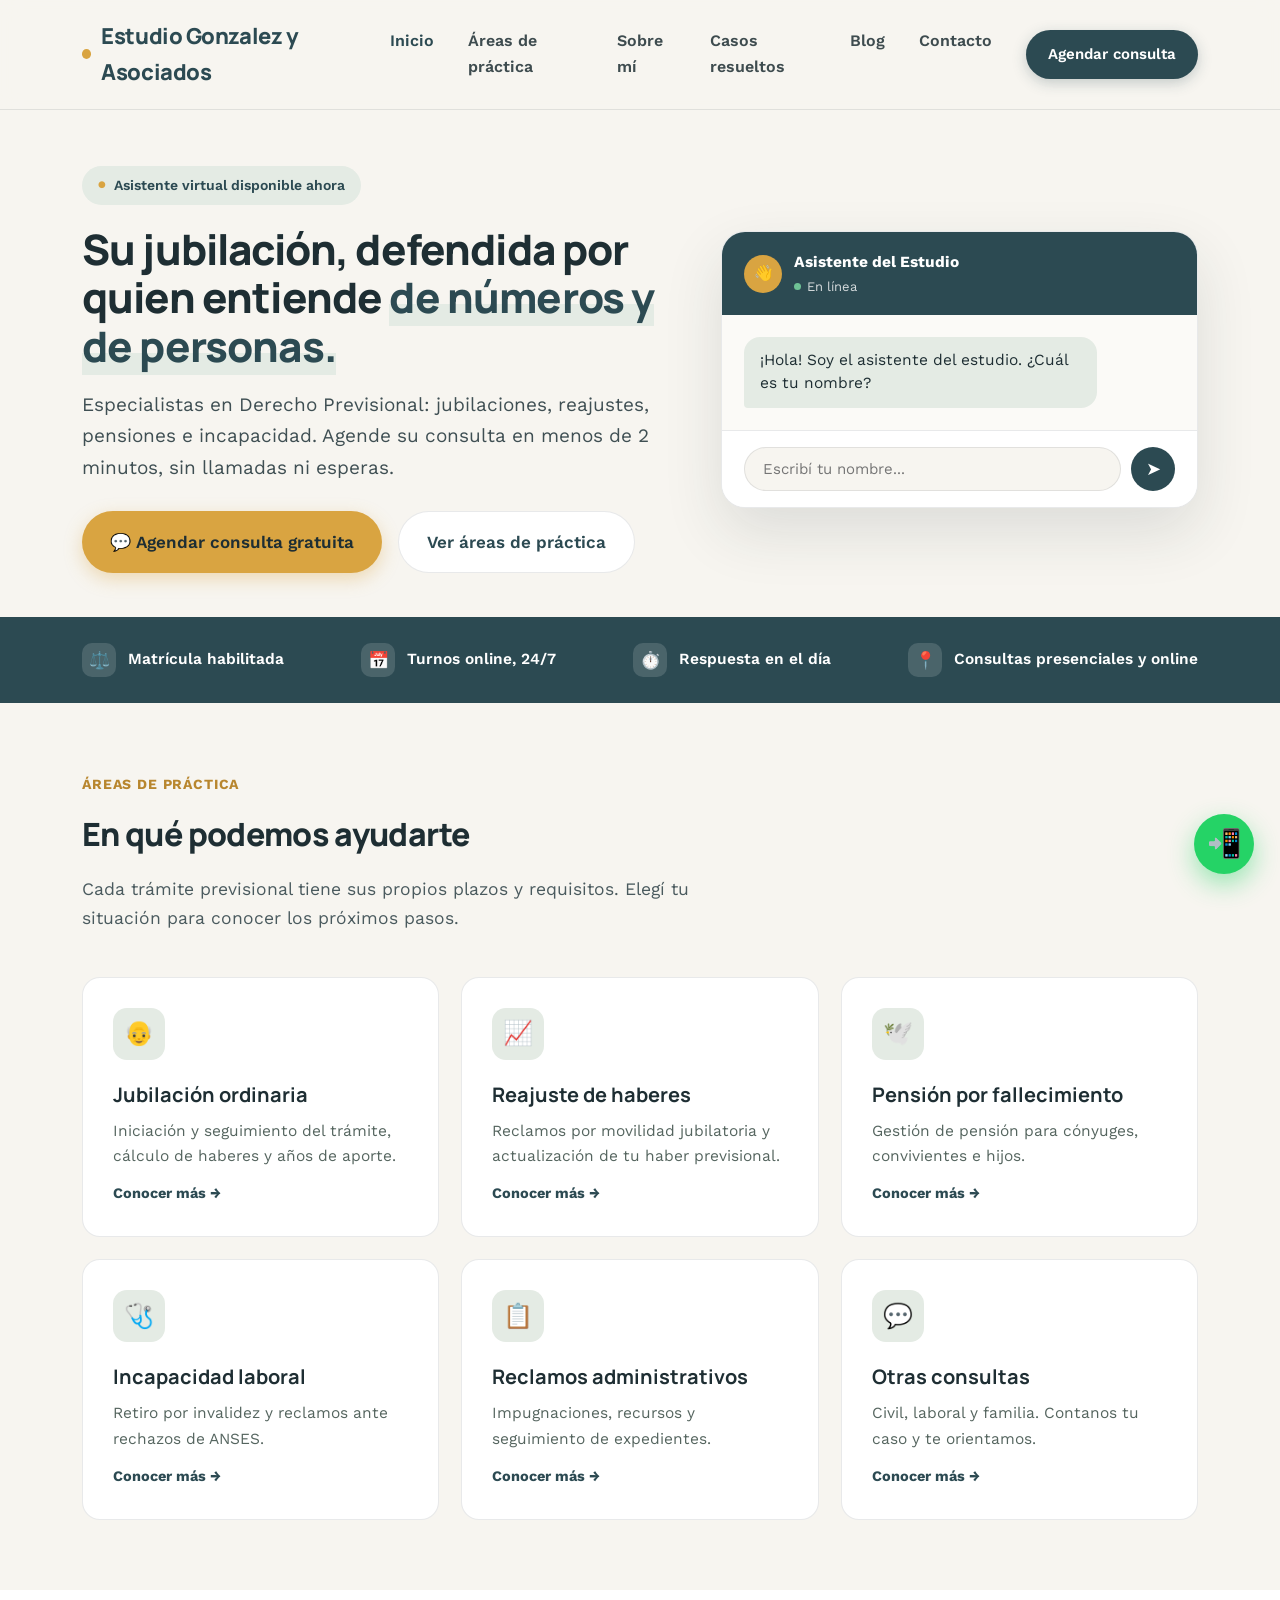
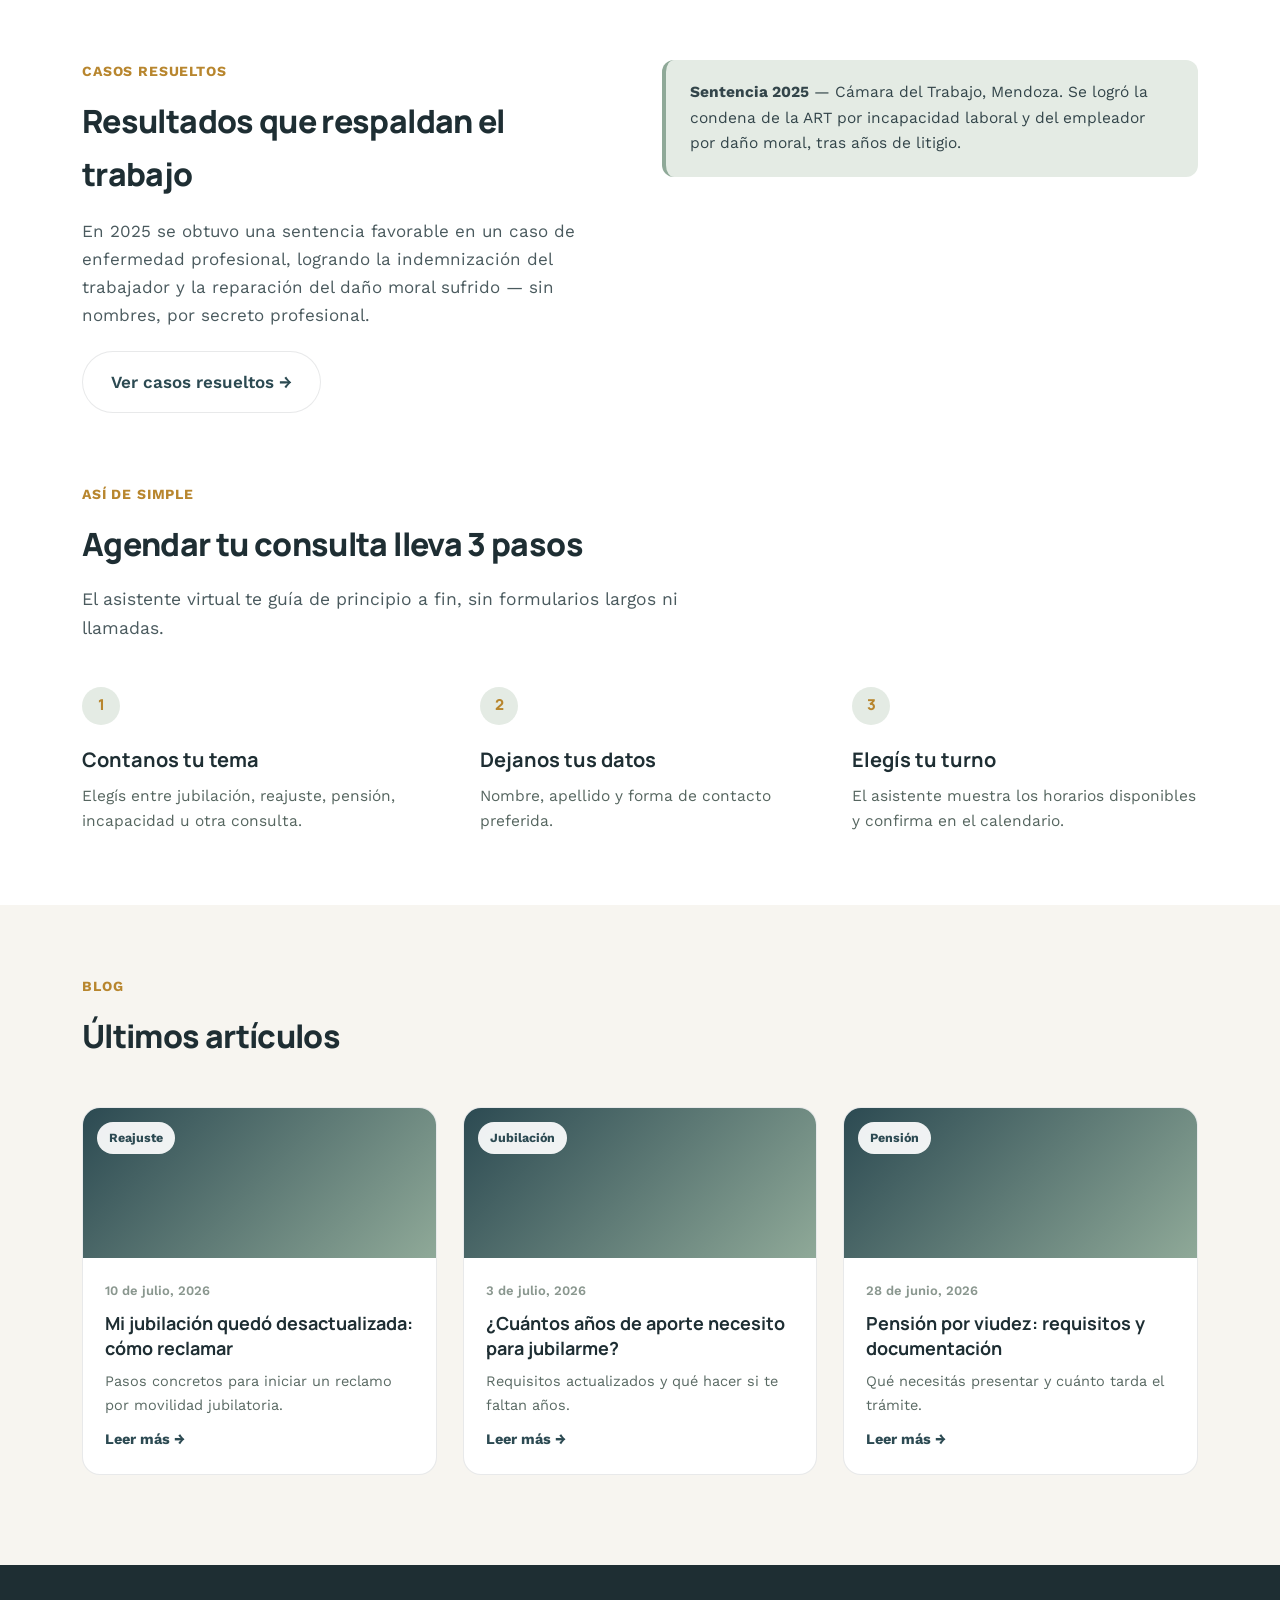
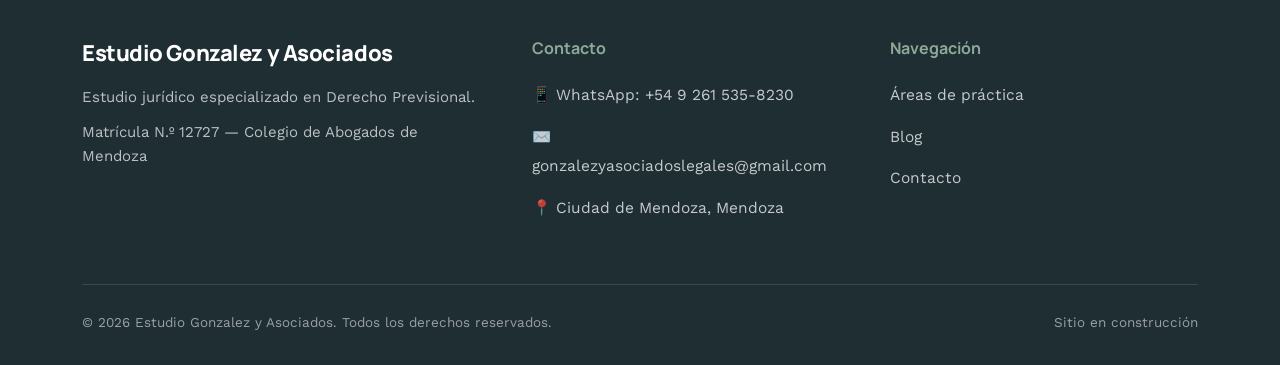
==== commit e3849158: "Add files via upload" ====
--- a/index.html
+++ b/index.html
@@ -144,7 +144,7 @@
 <div class="trust">
   <div class="wrap" style="display:flex; justify-content:space-between; flex-wrap:wrap; gap:20px;">
     <div class="trust-item"><span class="ic">⚖️</span> Matrícula habilitada</div>
-    <div class="trust-item"><span class="ic">🤖</span> Turnos por IA, 24/7</div>
+    <div class="trust-item"><span class="ic">📅</span> Turnos online, 24/7</div>
     <div class="trust-item"><span class="ic">⏱️</span> Respuesta en el día</div>
     <div class="trust-item"><span class="ic">📍</span> Consultas presenciales y online</div>
   </div>
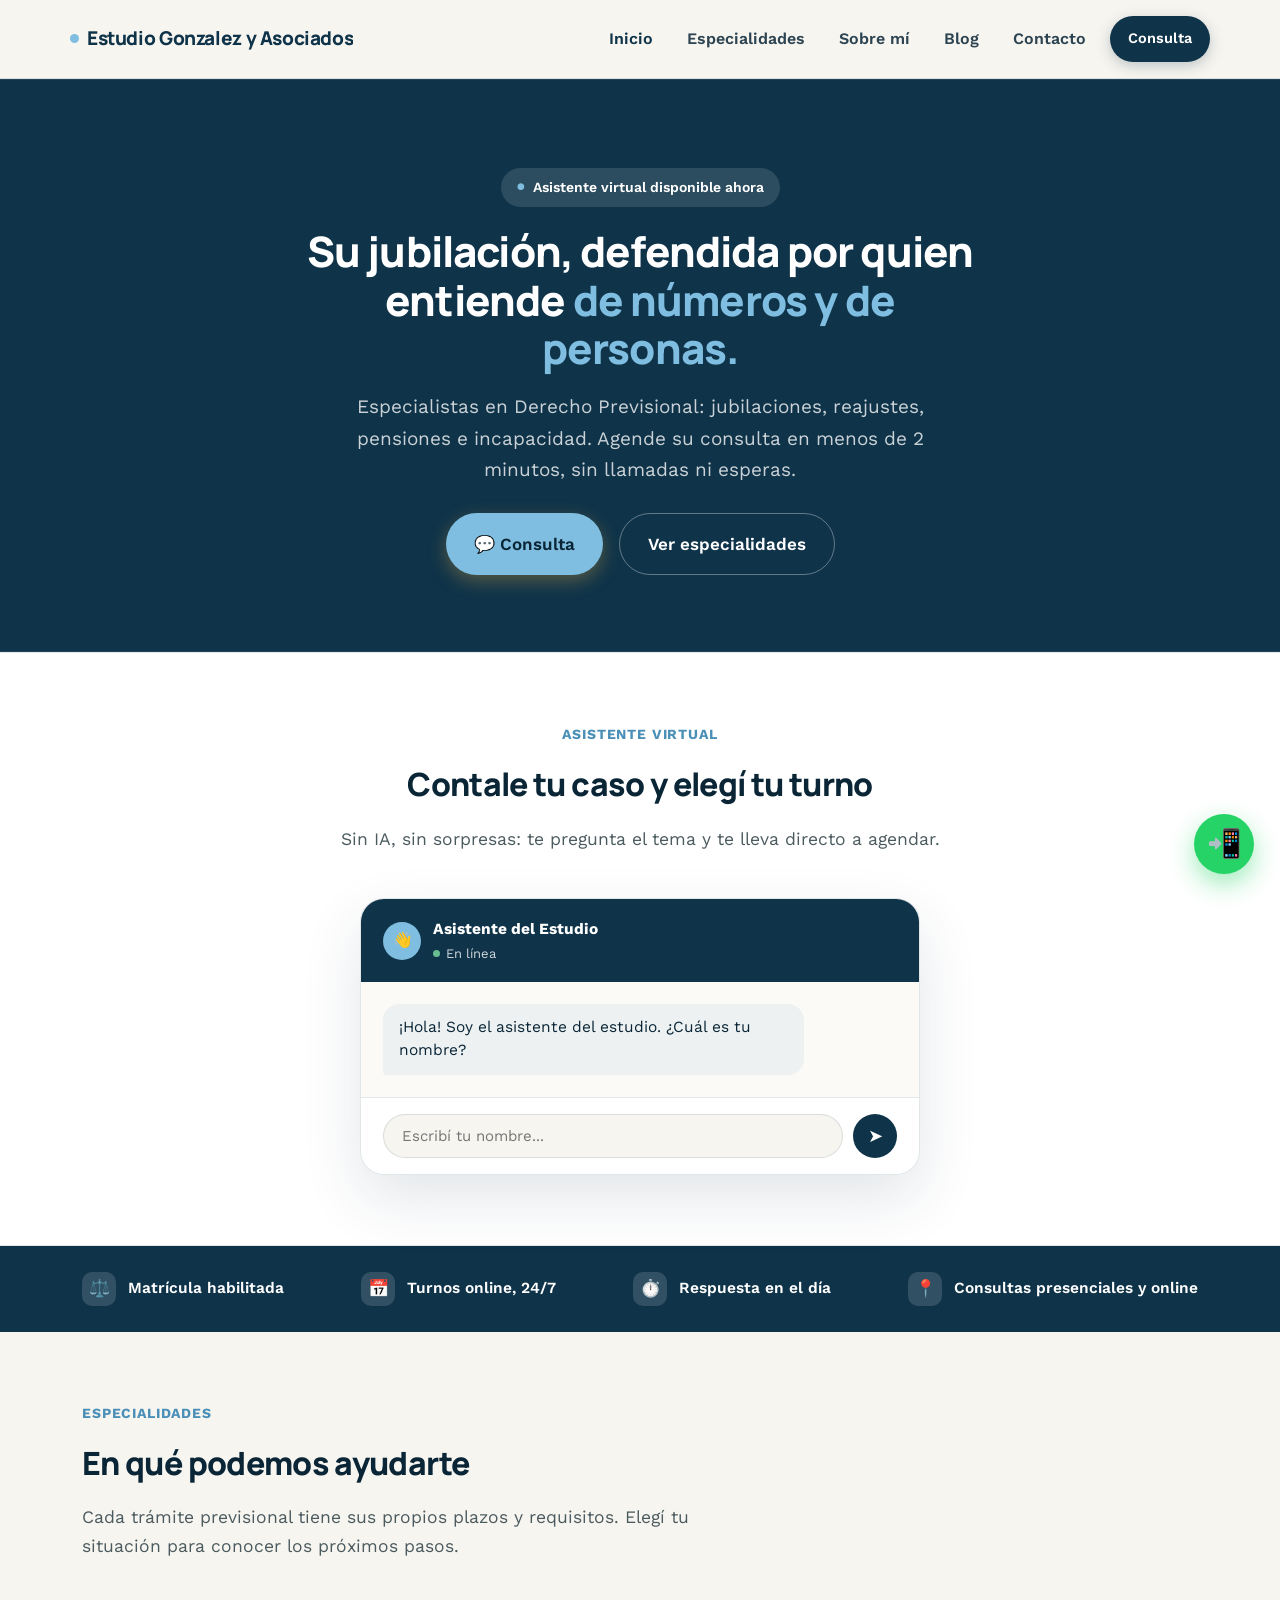
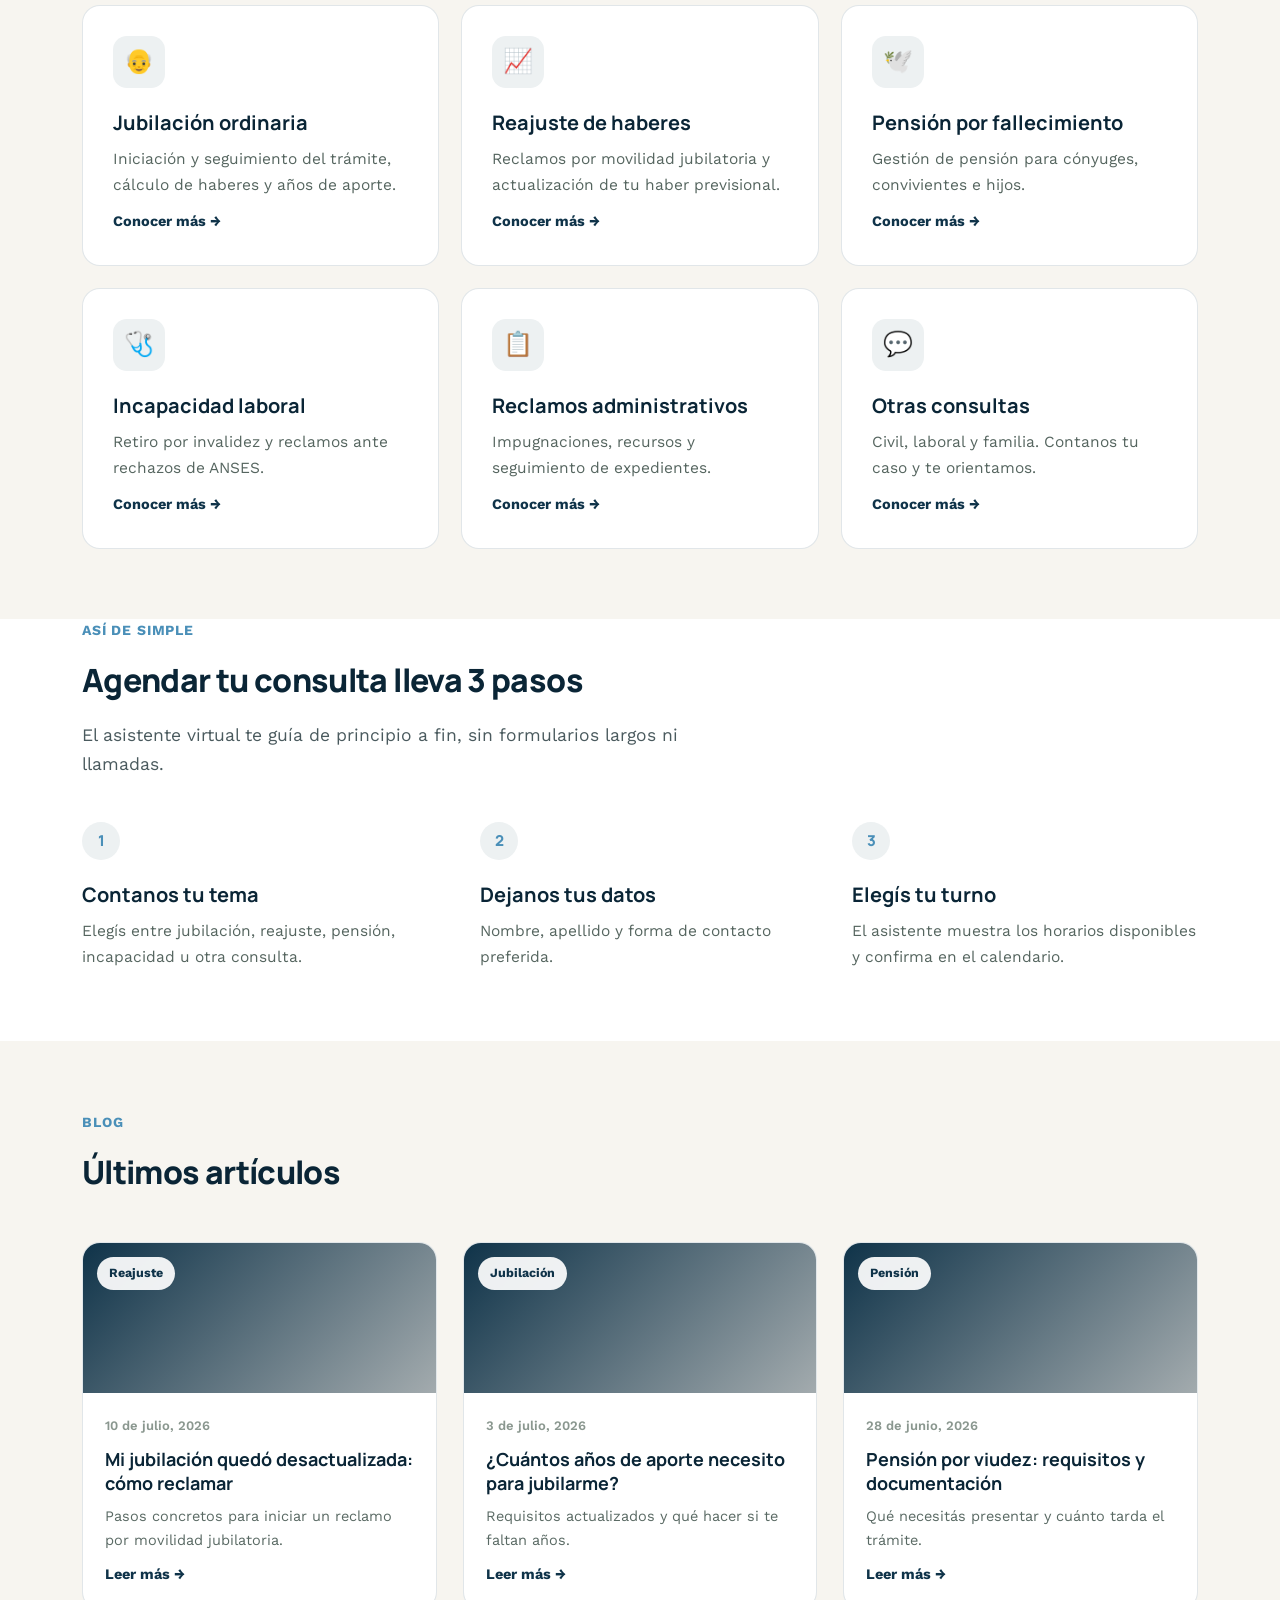
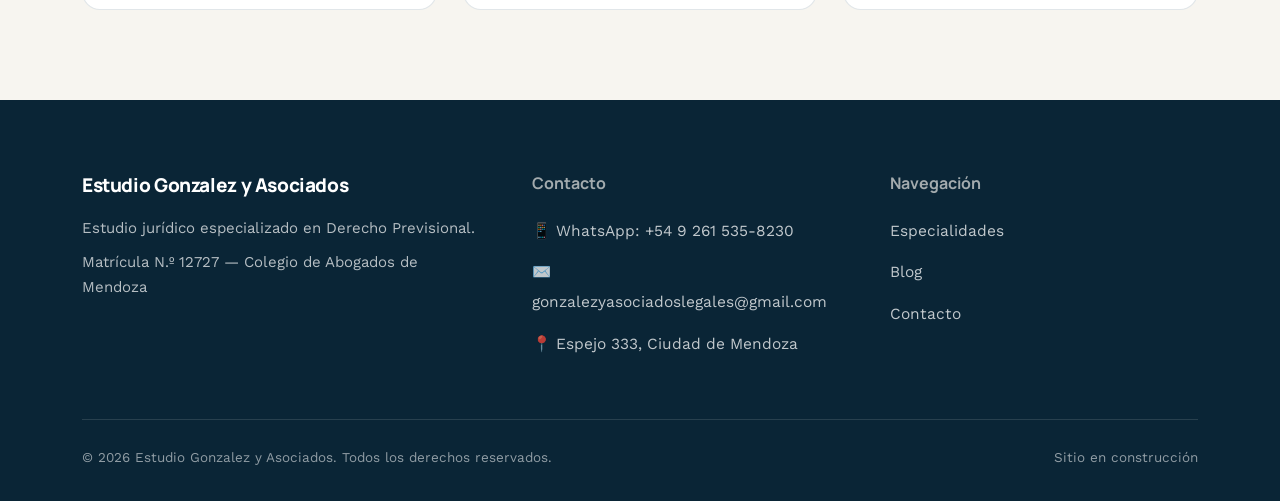
==== commit 8570a300: "Add files via upload" ====
--- a/index.html
+++ b/index.html
@@ -9,10 +9,11 @@
 <link href="https://fonts.googleapis.com/css2?family=Manrope:wght@500;600;700;800&family=Work+Sans:wght@400;500;600&display=swap" rel="stylesheet">
 <link rel="stylesheet" href="styles.css">
 <style>
-  .hero-grid{display:grid; grid-template-columns:1.1fr 0.9fr; gap:56px; align-items:center;}
-  @media (max-width:960px){ .hero-grid{grid-template-columns:1fr;} }
-  h1 span{color:var(--teal-700); background:linear-gradient(180deg, transparent 62%, var(--sage-light) 62%);}
-  .chat-card{background:var(--white); border-radius:24px; border:1px solid var(--line); box-shadow:0 24px 60px rgba(30,46,51,0.12); overflow:hidden;}
+  .hero-inner{max-width:760px; margin:0 auto; text-align:center;}
+  .hero-inner .btn-row{justify-content:center;}
+  h1 span{color:var(--gold); background:none;}
+  .assistant-wrap{max-width:560px; margin:0 auto;}
+  .chat-card{background:var(--white); border-radius:24px; border:1px solid var(--line); box-shadow:0 24px 60px rgba(15,51,73,0.12); overflow:hidden;}
   .chat-head{background:var(--teal-700); color:var(--white); padding:18px 22px; display:flex; align-items:center; gap:12px;}
   .chat-avatar{width:38px; height:38px; border-radius:50%; background:var(--gold); display:flex; align-items:center; justify-content:center; font-weight:800; color:var(--teal-900); font-size:15px;}
   .chat-head .name{font-weight:700; font-size:15.5px;}
@@ -47,41 +48,52 @@
     <div class="menu-row">
       <nav><ul>
         <li><a href="index.html" aria-current="page">Inicio</a></li>
-        <li><a href="areas.html">Áreas de práctica</a></li>
+        <li><a href="areas.html">Especialidades</a></li>
         <li><a href="sobre-mi.html">Sobre mí</a></li>
-        <li><a href="casos-resueltos.html">Casos resueltos</a></li>
         <li><a href="blog.html">Blog</a></li>
         <li><a href="contacto.html">Contacto</a></li>
       </ul></nav>
-      <a class="nav-cta" href="contacto.html#calendario">Agendar consulta</a>
+      <a class="nav-cta" href="contacto.html#calendario">Consulta</a>
+      <button class="menu-toggle" aria-label="Abrir menú" aria-expanded="false">
+        <svg viewBox="0 0 24 24" fill="none" stroke="currentColor" stroke-width="2" stroke-linecap="round"><line x1="3" y1="6" x2="21" y2="6"/><line x1="3" y1="12" x2="21" y2="12"/><line x1="3" y1="18" x2="21" y2="18"/></svg>
+      </button>
     </div>
   </div>
 </header>
 
-<section class="page-hero">
-  <div class="wrap hero-grid">
-    <div>
-      <span class="eyebrow">Asistente virtual disponible ahora</span>
-      <h1>Su jubilación, defendida por quien entiende <span>de números y de personas.</span></h1>
-      <p class="lead">Especialistas en Derecho Previsional: jubilaciones, reajustes, pensiones e incapacidad. Agende su consulta en menos de 2 minutos, sin llamadas ni esperas.</p>
-      <div class="btn-row">
-        <a href="contacto.html#calendario" class="btn-primary">💬 Agendar consulta gratuita</a>
-        <a href="areas.html" class="btn-secondary">Ver áreas de práctica</a>
+<section class="zone-action" style="padding:88px 0 76px;">
+  <div class="wrap hero-inner">
+    <span class="eyebrow">Asistente virtual disponible ahora</span>
+    <h1>Su jubilación, defendida por quien entiende <span>de números y de personas.</span></h1>
+    <p class="lead" style="margin:0 auto;">Especialistas en Derecho Previsional: jubilaciones, reajustes, pensiones e incapacidad. Agende su consulta en menos de 2 minutos, sin llamadas ni esperas.</p>
+    <div class="btn-row">
+      <a href="contacto.html#calendario" class="btn-primary">💬 Consulta</a>
+      <a href="areas.html" class="btn-secondary">Ver especialidades</a>
+    </div>
+  </div>
+</section>
+
+<section class="zone-info-white">
+  <div class="wrap">
+    <div class="sec-head reveal" style="margin-left:auto; margin-right:auto; text-align:center;">
+      <span class="sec-eyebrow">Asistente virtual</span>
+      <h2>Contale tu caso y elegí tu turno</h2>
+      <p>Sin IA, sin sorpresas: te pregunta el tema y te lleva directo a agendar.</p>
+    </div>
+    <div class="assistant-wrap reveal">
+      <div class="chat-card" id="assistant-card">
+        <div class="chat-head">
+          <div class="chat-avatar">👋</div>
+          <div><div class="name">Asistente del Estudio</div><div class="status">En línea</div></div>
+        </div>
+        <div class="chat-body" id="assistant-body">
+          <div class="bubble bot">¡Hola! Soy el asistente del estudio. ¿Cuál es tu nombre?</div>
+        </div>
+        <form id="assistant-name-form" class="chat-foot">
+          <input type="text" id="assistant-name-input" placeholder="Escribí tu nombre..." autocomplete="off" required>
+          <button type="submit" aria-label="Enviar">➤</button>
+        </form>
       </div>
-    </div>
-
-    <div class="chat-card" id="assistant-card">
-      <div class="chat-head">
-        <div class="chat-avatar">👋</div>
-        <div><div class="name">Asistente del Estudio</div><div class="status">En línea</div></div>
-      </div>
-      <div class="chat-body" id="assistant-body">
-        <div class="bubble bot">¡Hola! Soy el asistente del estudio. ¿Cuál es tu nombre?</div>
-      </div>
-      <form id="assistant-name-form" class="chat-foot">
-        <input type="text" id="assistant-name-input" placeholder="Escribí tu nombre..." autocomplete="off" required>
-        <button type="submit" aria-label="Enviar">➤</button>
-      </form>
     </div>
   </div>
 </section>
@@ -153,7 +165,7 @@
 <section>
   <div class="wrap">
     <div class="sec-head reveal">
-      <span class="sec-eyebrow">Áreas de práctica</span>
+      <span class="sec-eyebrow">Especialidades</span>
       <h2>En qué podemos ayudarte</h2>
       <p>Cada trámite previsional tiene sus propios plazos y requisitos. Elegí tu situación para conocer los próximos pasos.</p>
     </div>
@@ -164,20 +176,6 @@
       <a href="previsional.html#incapacidad" class="area-card reveal"><div class="area-ic">🩺</div><h3>Incapacidad laboral</h3><p>Retiro por invalidez y reclamos ante rechazos de ANSES.</p><span class="area-link">Conocer más →</span></a>
       <a href="areas.html" class="area-card reveal"><div class="area-ic">📋</div><h3>Reclamos administrativos</h3><p>Impugnaciones, recursos y seguimiento de expedientes.</p><span class="area-link">Conocer más →</span></a>
       <a href="areas.html" class="area-card reveal"><div class="area-ic">💬</div><h3>Otras consultas</h3><p>Civil, laboral y familia. Contanos tu caso y te orientamos.</p><span class="area-link">Conocer más →</span></a>
-    </div>
-  </div>
-</section>
-
-<section style="background:var(--white);">
-  <div class="wrap contact-grid">
-    <div class="reveal">
-      <span class="sec-eyebrow">Casos resueltos</span>
-      <h2 style="margin-bottom:16px;">Resultados que respaldan el trabajo</h2>
-      <p style="color:#4a5a5e; font-size:17px; margin-bottom:22px;">En 2025 se obtuvo una sentencia favorable en un caso de enfermedad profesional, logrando la indemnización del trabajador y la reparación del daño moral sufrido — sin nombres, por secreto profesional.</p>
-      <a href="casos-resueltos.html" class="btn-secondary">Ver casos resueltos →</a>
-    </div>
-    <div class="case-result reveal" style="margin-top:0;">
-      <strong>Sentencia 2025</strong> — Cámara del Trabajo, Mendoza. Se logró la condena de la ART por incapacidad laboral y del empleador por daño moral, tras años de litigio.
     </div>
   </div>
 </section>
@@ -231,10 +229,10 @@
       <div><h3>Contacto</h3><ul>
         <li><a href="https://wa.me/5492615358230?text=Hola%2C%20quiero%20hacer%20una%20consulta%20previsional" target="_blank" rel="noopener">📱 WhatsApp: +54 9 261 535-8230</a></li>
         <li><a href="mailto:gonzalezyasociadoslegales@gmail.com">✉️ gonzalezyasociadoslegales@gmail.com</a></li>
-        <li><a href="#">📍 Ciudad de Mendoza, Mendoza</a></li>
+        <li><a href="https://www.google.com/maps/search/?api=1&query=Espejo+333+Ciudad+de+Mendoza" target="_blank" rel="noopener">📍 Espejo 333, Ciudad de Mendoza</a></li>
       </ul></div>
       <div><h3>Navegación</h3><ul>
-        <li><a href="areas.html">Áreas de práctica</a></li>
+        <li><a href="areas.html">Especialidades</a></li>
         <li><a href="blog.html">Blog</a></li>
         <li><a href="contacto.html">Contacto</a></li>
       </ul></div>
@@ -245,9 +243,6 @@
 
 <a href="https://wa.me/5492615358230?text=Hola%2C%20quiero%20hacer%20una%20consulta%20previsional" target="_blank" rel="noopener" class="wa-float" aria-label="Contactar por WhatsApp">📲</a>
 
-<script>
-  const io = new IntersectionObserver((entries)=>{entries.forEach(e=>{if(e.isIntersecting){e.target.classList.add('show'); io.unobserve(e.target);}});}, {threshold:0.15});
-  document.querySelectorAll('.reveal').forEach(el=>io.observe(el));
-</script>
+<script src="script.js"></script>
 </body>
 </html>
--- a/styles.css
+++ b/styles.css
@@ -1,14 +1,14 @@
 :root{
-  --teal-900:#1E2E33;
-  --teal-700:#2C4A52;
-  --teal-600:#3B5F68;
-  --sage:#8FA998;
-  --sage-light:#E4EBE4;
+  --teal-900:#0A2536;
+  --teal-700:#0F3349;
+  --teal-600:#1C4A66;
+  --sage:#A3ABAE;
+  --sage-light:#EDF1F2;
   --sand:#F7F5F0;
-  --gold:#D9A441;
-  --gold-dark:#B8862E;
+  --gold:#7FBEE0;
+  --gold-dark:#4A8FB8;
   --white:#FFFFFF;
-  --line: rgba(30,46,51,0.10);
+  --line: rgba(15,51,73,0.12);
   --radius: 18px;
 }
 *{box-sizing:border-box; margin:0; padding:0;}
@@ -28,16 +28,29 @@
 :focus-visible{outline:3px solid var(--gold-dark); outline-offset:3px; border-radius:6px;}
 
 /* HEADER */
-header{position:sticky; top:0; z-index:50; background:rgba(247,245,240,0.94); backdrop-filter:blur(10px); border-bottom:1px solid var(--line);}
-.navbar{display:flex; align-items:center; justify-content:space-between; padding:18px 32px;}
-.brand{font-weight:800; font-size:22px; color:var(--teal-700); letter-spacing:-0.02em; display:flex; align-items:center; gap:10px; text-decoration:none;}
-.brand .dot{width:10px;height:10px;border-radius:50%;background:var(--gold);}
+header{position:sticky; top:0; z-index:50; background:rgba(247,245,240,0.94); backdrop-filter:blur(10px); border-bottom:1px solid var(--line); overflow-x:hidden;}
+.navbar{display:flex; align-items:center; justify-content:space-between; padding:16px 20px; gap:12px;}
+.brand{font-weight:800; font-size:19px; color:var(--teal-700); letter-spacing:-0.02em; display:flex; align-items:center; gap:8px; text-decoration:none; white-space:nowrap; flex-shrink:1; min-width:0; overflow:hidden; text-overflow:ellipsis;}
+.brand .dot{width:9px;height:9px;border-radius:50%;background:var(--gold); flex-shrink:0;}
 nav ul{list-style:none; display:flex; gap:34px; font-weight:600; font-size:16px;}
 nav a{text-decoration:none; color:var(--teal-900); opacity:0.85; transition:opacity .2s;}
 nav a:hover, nav a[aria-current="page"]{opacity:1; color:var(--teal-700);}
-.nav-cta{background:var(--teal-700); color:var(--white); padding:12px 22px; border-radius:100px; font-weight:600; font-size:15px; text-decoration:none; white-space:nowrap; box-shadow:0 4px 14px rgba(44,74,82,0.25);}
-.menu-row{display:flex; align-items:center; gap:34px;}
-@media (max-width:880px){ nav{display:none;} }
+.nav-cta{background:var(--teal-700); color:var(--white); padding:11px 18px; border-radius:100px; font-weight:600; font-size:14.5px; text-decoration:none; white-space:nowrap; box-shadow:0 4px 14px rgba(15,51,73,0.25); flex-shrink:0;}
+.menu-row{display:flex; align-items:center; gap:24px;}
+.menu-toggle{display:none; background:none; border:1.5px solid var(--line); border-radius:10px; width:42px; height:42px; align-items:center; justify-content:center; cursor:pointer; flex-shrink:0; color:var(--teal-700);}
+.menu-toggle svg{width:20px; height:20px;}
+
+@media (max-width:880px){
+  nav{position:fixed; top:73px; left:0; right:0; background:var(--white); border-bottom:1px solid var(--line); box-shadow:0 12px 24px rgba(15,51,73,0.08); max-height:0; overflow:hidden; transition:max-height .25s ease;}
+  nav.open{max-height:400px;}
+  nav ul{flex-direction:column; gap:0; padding:8px 20px 18px;}
+  nav li{border-top:1px solid var(--line);}
+  nav a{display:block; padding:14px 4px;}
+  .menu-toggle{display:flex;}
+  .menu-row .nav-cta{display:none;}
+  .navbar{flex-wrap:nowrap;}
+}
+body{overflow-x:hidden;}
 
 .page-hero{padding:56px 0 44px;}
 .eyebrow{display:inline-flex; align-items:center; gap:8px; background:var(--sage-light); color:var(--teal-700); padding:8px 16px; border-radius:100px; font-weight:600; font-size:14px; margin-bottom:20px;}
@@ -53,6 +66,21 @@
 .btn-secondary:hover{border-color:var(--teal-700); transform:translateY(-2px);}
 
 section{padding:70px 0;}
+
+/* Zonas con significado fijo en todo el sitio:
+   .zone-action (navy) = agendar, contactar, decidir
+   .zone-info (crema/blanco) = leer, informarse, explorar
+   El borde superior marca visualmente dónde termina un bloque y empieza el otro. */
+.zone-action{background:var(--teal-700); color:var(--white); border-top:1px solid rgba(255,255,255,0.08); border-bottom:1px solid rgba(255,255,255,0.08);}
+.zone-action h2, .zone-action h1{color:var(--white);}
+.zone-action .sec-head p, .zone-action p.lead{color:rgba(255,255,255,0.78);}
+.zone-action .sec-eyebrow{color:var(--gold);}
+.zone-action .eyebrow{background:rgba(255,255,255,0.12); color:var(--white);}
+.zone-action .btn-secondary{background:transparent; color:var(--white); border-color:rgba(255,255,255,0.35);}
+.zone-action .btn-secondary:hover{border-color:var(--white);}
+
+.zone-info{background:var(--sand); border-top:1px solid var(--line); border-bottom:1px solid var(--line);}
+.zone-info-white{background:var(--white); border-top:1px solid var(--line); border-bottom:1px solid var(--line);}
 .sec-head{max-width:640px; margin-bottom:44px;}
 .sec-eyebrow{color:var(--gold-dark); font-weight:700; font-size:14px; letter-spacing:0.06em; text-transform:uppercase; margin-bottom:12px; display:block;}
 h2{font-size:32px; font-weight:800; letter-spacing:-0.02em; margin-bottom:14px; color:var(--teal-900);}
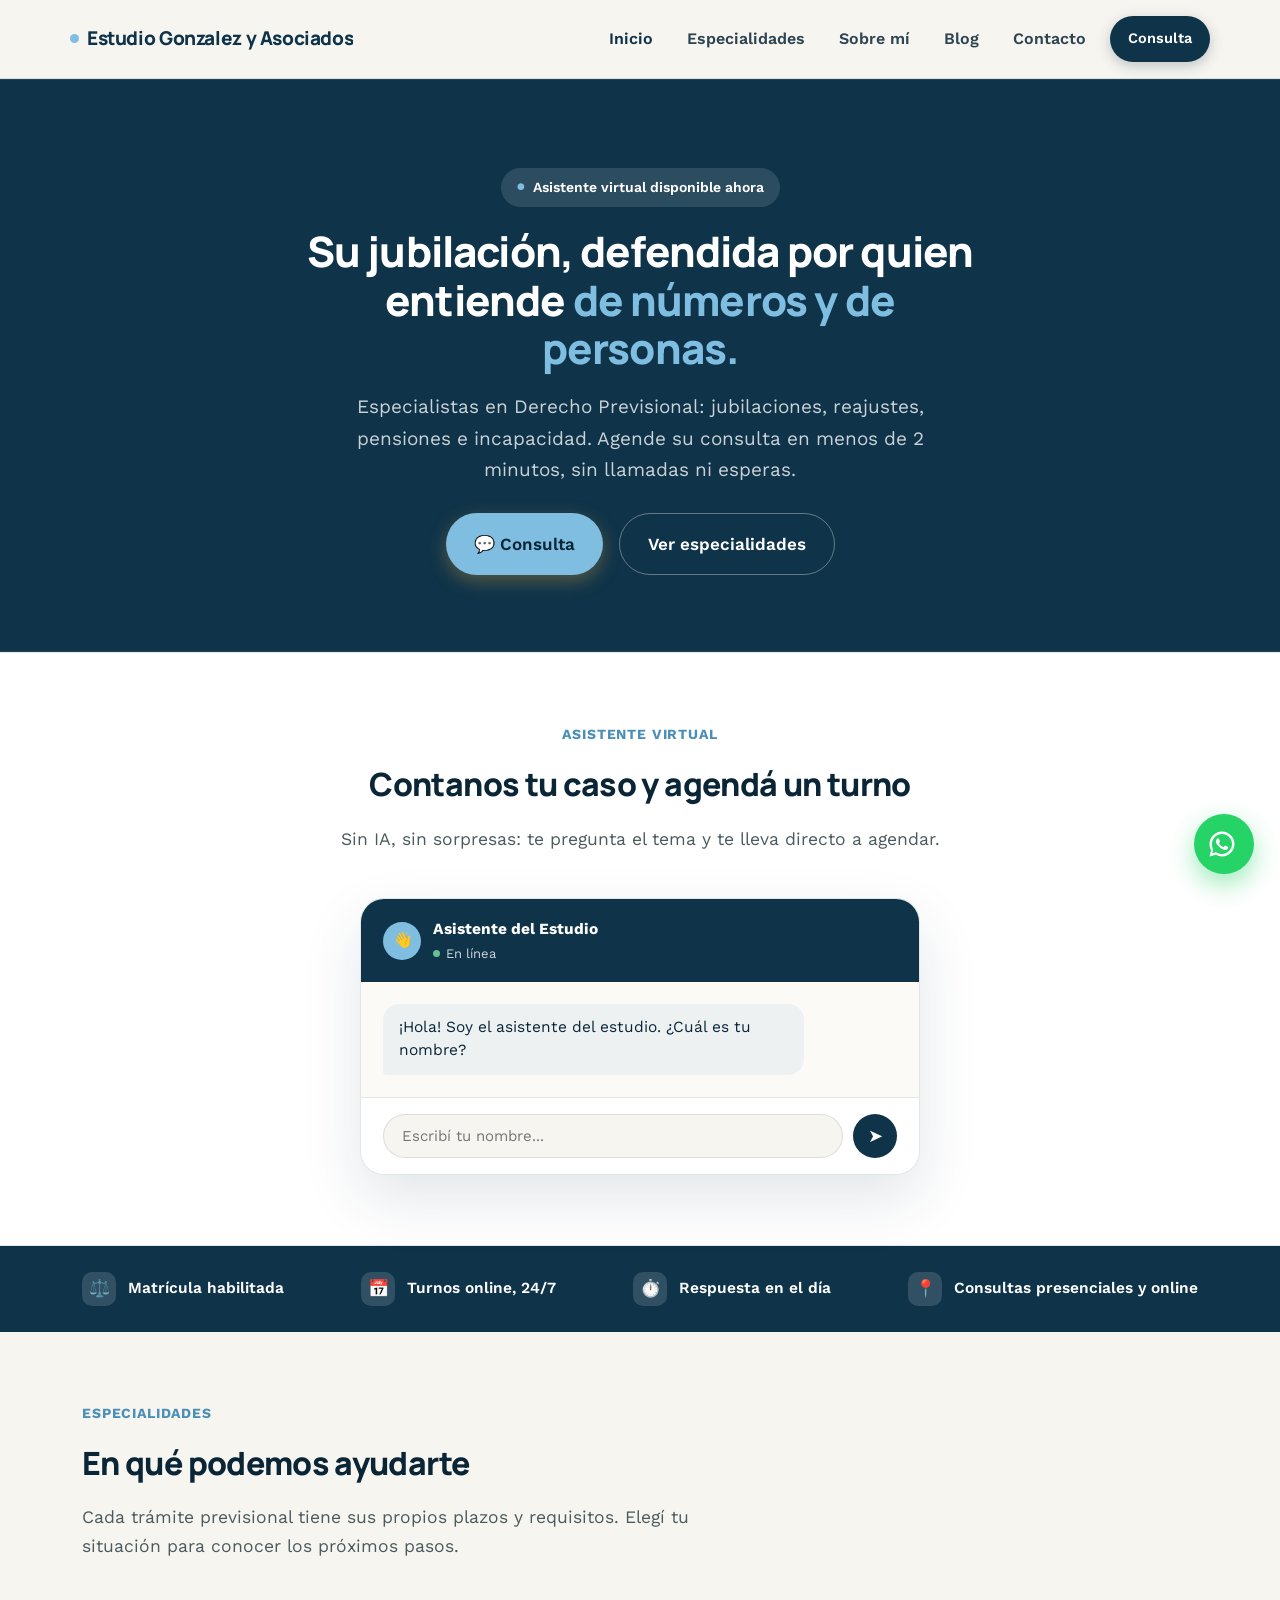
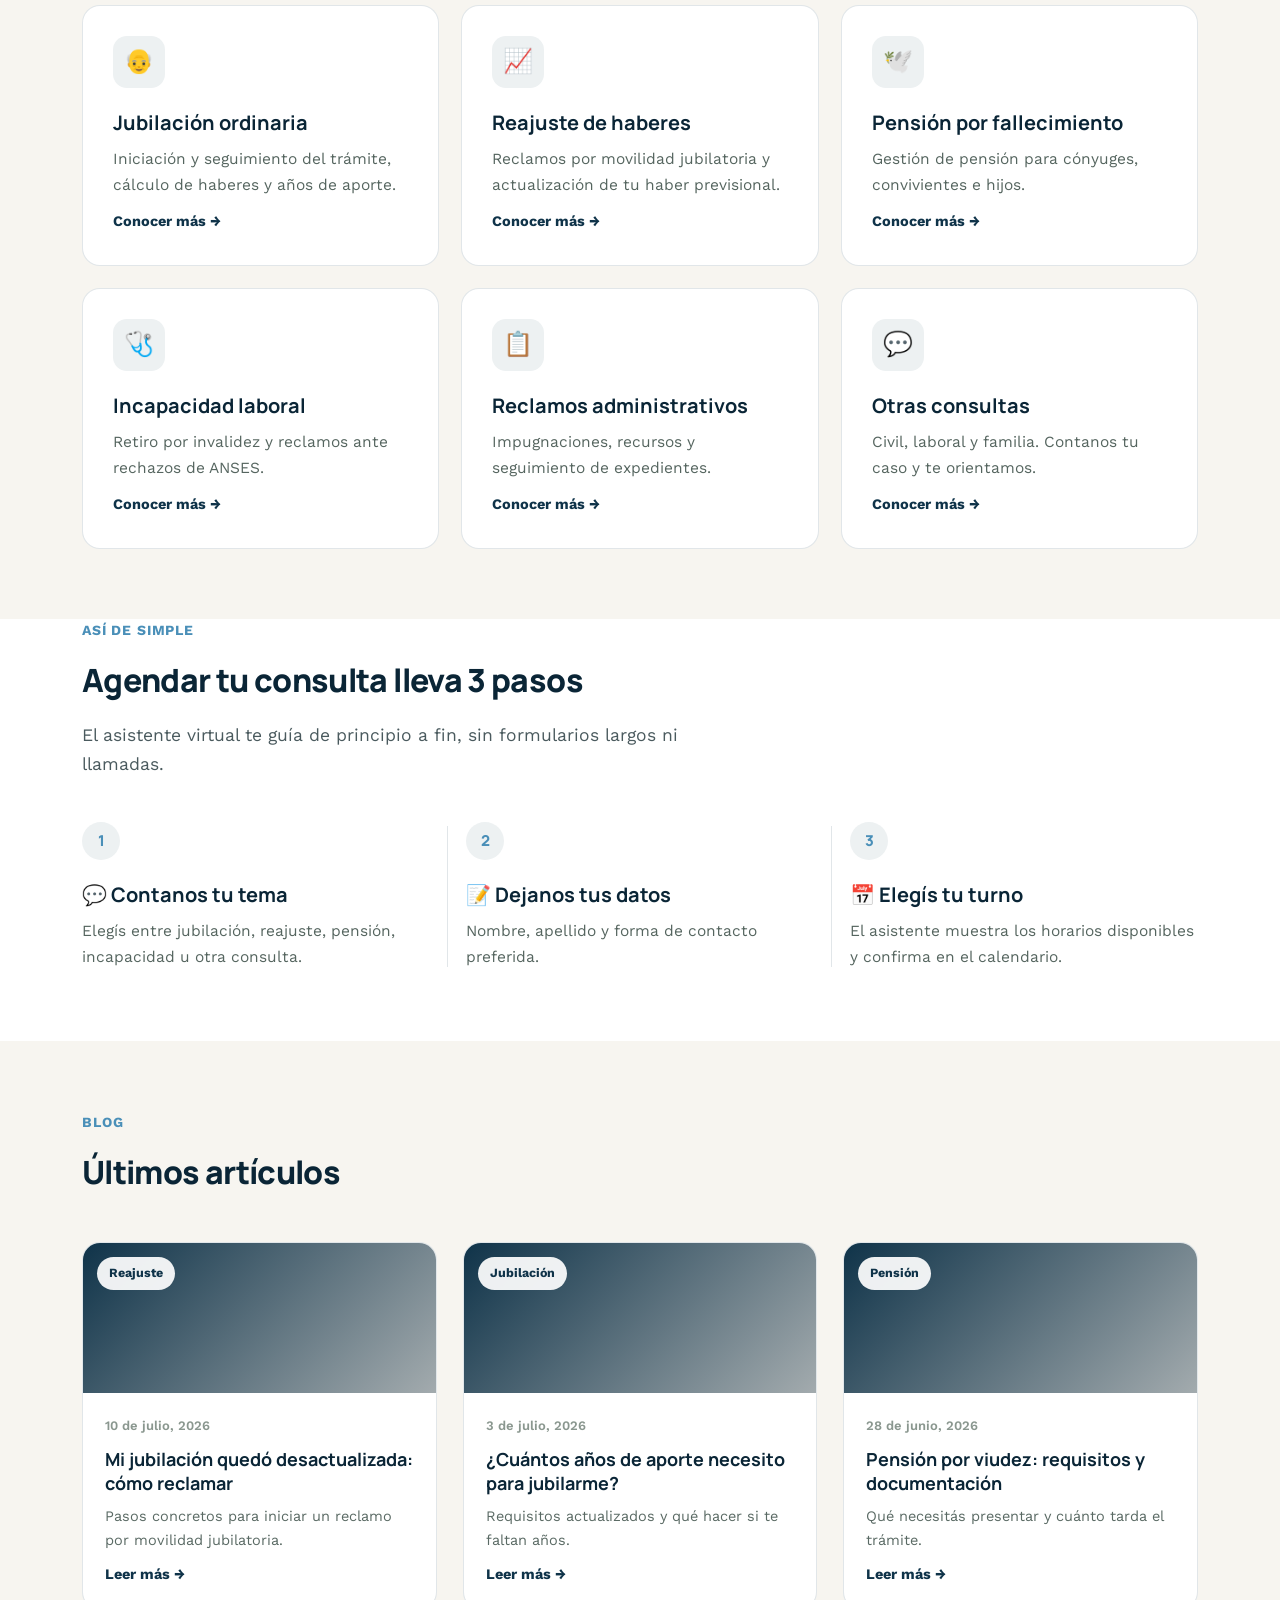
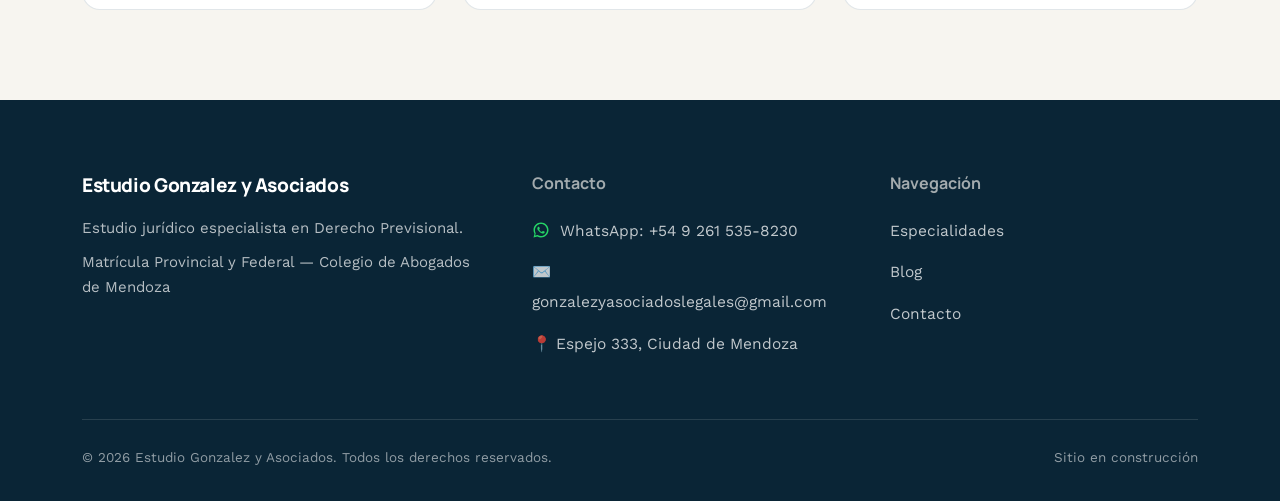
==== commit 55ff4b2a: "Add files via upload" ====
--- a/index.html
+++ b/index.html
@@ -4,7 +4,7 @@
 <meta charset="UTF-8">
 <meta name="viewport" content="width=device-width, initial-scale=1.0">
 <title>Estudio Gonzalez y Asociados — Abogados en Derecho Previsional en Mendoza</title>
-<meta name="description" content="Estudio jurídico en Mendoza especializado en Derecho Previsional: jubilaciones, reajustes, pensiones e incapacidad. Agendá tu consulta con nuestro asistente virtual.">
+<meta name="description" content="Estudio jurídico en Mendoza especialista en Derecho Previsional: jubilaciones, reajustes, pensiones e incapacidad. Agendá tu consulta con nuestro asistente virtual.">
 <link rel="preconnect" href="https://fonts.googleapis.com">
 <link href="https://fonts.googleapis.com/css2?family=Manrope:wght@500;600;700;800&family=Work+Sans:wght@400;500;600&display=swap" rel="stylesheet">
 <link rel="stylesheet" href="styles.css">
@@ -32,10 +32,13 @@
   .chat-foot{padding:16px 22px; border-top:1px solid var(--line); display:flex; gap:10px; background:var(--white);}
   .chat-foot input{flex:1; border:1px solid var(--line); border-radius:100px; padding:12px 18px; font-family:inherit; font-size:15px; background:var(--sand);}
   .chat-foot button{background:var(--teal-700); color:var(--white); border:none; width:44px; height:44px; border-radius:50%; font-size:18px; cursor:pointer;}
-  .steps{display:grid; grid-template-columns:repeat(3,1fr); gap:0;}
+  .steps{display:grid; grid-template-columns:repeat(3,1fr); gap:36px;}
   @media (max-width:860px){ .steps{grid-template-columns:1fr; gap:28px;} }
-  .step{padding:0 26px;} .step:first-child{padding-left:0;} .step:last-child{padding-right:0;}
+  .step{padding:0; position:relative;}
+  .step:not(:last-child)::after{content:""; position:absolute; top:4px; bottom:4px; right:-18px; width:1px; background:var(--line);}
+  @media (max-width:860px){ .step:not(:last-child)::after{display:none;} }
   .step-num{font-family:'Manrope'; font-weight:800; font-size:15px; color:var(--gold-dark); background:var(--sage-light); width:38px; height:38px; border-radius:50%; display:flex; align-items:center; justify-content:center; margin-bottom:18px;}
+  .step h3{display:flex; align-items:center; gap:8px;}
   .step p{font-size:15.5px; color:#55655f; margin-top:8px;}
   .case-result{background:var(--sage-light); border-left:4px solid var(--sage); padding:20px 24px; border-radius:12px; font-size:15.5px; color:#33454a;}
 </style>
@@ -77,7 +80,7 @@
   <div class="wrap">
     <div class="sec-head reveal" style="margin-left:auto; margin-right:auto; text-align:center;">
       <span class="sec-eyebrow">Asistente virtual</span>
-      <h2>Contale tu caso y elegí tu turno</h2>
+      <h2>Contanos tu caso y agendá un turno</h2>
       <p>Sin IA, sin sorpresas: te pregunta el tema y te lleva directo a agendar.</p>
     </div>
     <div class="assistant-wrap reveal">
@@ -188,9 +191,9 @@
       <p>El asistente virtual te guía de principio a fin, sin formularios largos ni llamadas.</p>
     </div>
     <div class="steps">
-      <div class="step reveal"><div class="step-num">1</div><h3>Contanos tu tema</h3><p>Elegís entre jubilación, reajuste, pensión, incapacidad u otra consulta.</p></div>
-      <div class="step reveal"><div class="step-num">2</div><h3>Dejanos tus datos</h3><p>Nombre, apellido y forma de contacto preferida.</p></div>
-      <div class="step reveal"><div class="step-num">3</div><h3>Elegís tu turno</h3><p>El asistente muestra los horarios disponibles y confirma en el calendario.</p></div>
+      <div class="step reveal"><div class="step-num">1</div><h3>💬 Contanos tu tema</h3><p>Elegís entre jubilación, reajuste, pensión, incapacidad u otra consulta.</p></div>
+      <div class="step reveal"><div class="step-num">2</div><h3>📝 Dejanos tus datos</h3><p>Nombre, apellido y forma de contacto preferida.</p></div>
+      <div class="step reveal"><div class="step-num">3</div><h3>📅 Elegís tu turno</h3><p>El asistente muestra los horarios disponibles y confirma en el calendario.</p></div>
     </div>
   </div>
 </section>
@@ -223,11 +226,11 @@
     <div class="foot-grid">
       <div>
         <div class="brand">Estudio Gonzalez y Asociados</div>
-        <p>Estudio jurídico especializado en Derecho Previsional.</p>
-        <p>Matrícula N.º 12727 — Colegio de Abogados de Mendoza</p>
+        <p>Estudio jurídico especialista en Derecho Previsional.</p>
+        <p>Matrícula Provincial y Federal — Colegio de Abogados de Mendoza</p>
       </div>
       <div><h3>Contacto</h3><ul>
-        <li><a href="https://wa.me/5492615358230?text=Hola%2C%20quiero%20hacer%20una%20consulta%20previsional" target="_blank" rel="noopener">📱 WhatsApp: +54 9 261 535-8230</a></li>
+        <li><a href="https://wa.me/5492615358230?text=Hola%2C%20quiero%20hacer%20una%20consulta%20previsional" target="_blank" rel="noopener"><svg class="wa-icon" viewBox="0 0 24 24" fill="currentColor" aria-hidden="true"><path d="M12 2C6.48 2 2 6.48 2 12c0 1.85.5 3.58 1.35 5.07L2 22l5.06-1.33A9.94 9.94 0 0 0 12 22c5.52 0 10-4.48 10-10S17.52 2 12 2zm0 18c-1.6 0-3.1-.43-4.4-1.18l-.32-.19-3.1.81.83-3.02-.2-.31A7.94 7.94 0 0 1 4 12c0-4.41 3.59-8 8-8s8 3.59 8 8-3.59 8-8 8zm4.4-5.9c-.24-.12-1.43-.7-1.65-.78-.22-.08-.38-.12-.54.12-.16.24-.62.78-.76.94-.14.16-.28.18-.52.06-.24-.12-1.02-.38-1.94-1.2-.72-.64-1.2-1.43-1.34-1.67-.14-.24-.02-.37.11-.49.11-.11.24-.28.36-.42.12-.14.16-.24.24-.4.08-.16.04-.3-.02-.42-.06-.12-.54-1.3-.74-1.78-.19-.47-.39-.4-.54-.41h-.46c-.16 0-.42.06-.64.3-.22.24-.84.82-.84 2s.86 2.32.98 2.48c.12.16 1.7 2.59 4.12 3.63.58.25 1.03.4 1.38.51.58.18 1.11.16 1.53.1.47-.07 1.43-.58 1.63-1.15.2-.56.2-1.04.14-1.15-.06-.1-.22-.16-.46-.28z"/></svg> WhatsApp: +54 9 261 535-8230</a></li>
         <li><a href="mailto:gonzalezyasociadoslegales@gmail.com">✉️ gonzalezyasociadoslegales@gmail.com</a></li>
         <li><a href="https://www.google.com/maps/search/?api=1&query=Espejo+333+Ciudad+de+Mendoza" target="_blank" rel="noopener">📍 Espejo 333, Ciudad de Mendoza</a></li>
       </ul></div>
@@ -241,7 +244,7 @@
   </div>
 </footer>
 
-<a href="https://wa.me/5492615358230?text=Hola%2C%20quiero%20hacer%20una%20consulta%20previsional" target="_blank" rel="noopener" class="wa-float" aria-label="Contactar por WhatsApp">📲</a>
+<a href="https://wa.me/5492615358230?text=Hola%2C%20quiero%20hacer%20una%20consulta%20previsional" target="_blank" rel="noopener" class="wa-float" aria-label="Contactar por WhatsApp"><svg class="wa-icon" viewBox="0 0 24 24" fill="currentColor" aria-hidden="true"><path d="M12 2C6.48 2 2 6.48 2 12c0 1.85.5 3.58 1.35 5.07L2 22l5.06-1.33A9.94 9.94 0 0 0 12 22c5.52 0 10-4.48 10-10S17.52 2 12 2zm0 18c-1.6 0-3.1-.43-4.4-1.18l-.32-.19-3.1.81.83-3.02-.2-.31A7.94 7.94 0 0 1 4 12c0-4.41 3.59-8 8-8s8 3.59 8 8-3.59 8-8 8zm4.4-5.9c-.24-.12-1.43-.7-1.65-.78-.22-.08-.38-.12-.54.12-.16.24-.62.78-.76.94-.14.16-.28.18-.52.06-.24-.12-1.02-.38-1.94-1.2-.72-.64-1.2-1.43-1.34-1.67-.14-.24-.02-.37.11-.49.11-.11.24-.28.36-.42.12-.14.16-.24.24-.4.08-.16.04-.3-.02-.42-.06-.12-.54-1.3-.74-1.78-.19-.47-.39-.4-.54-.41h-.46c-.16 0-.42.06-.64.3-.22.24-.84.82-.84 2s.86 2.32.98 2.48c.12.16 1.7 2.59 4.12 3.63.58.25 1.03.4 1.38.51.58.18 1.11.16 1.53.1.47-.07 1.43-.58 1.63-1.15.2-.56.2-1.04.14-1.15-.06-.1-.22-.16-.46-.28z"/></svg></a>
 
 <script src="script.js"></script>
 </body>
--- a/styles.css
+++ b/styles.css
@@ -28,7 +28,7 @@
 :focus-visible{outline:3px solid var(--gold-dark); outline-offset:3px; border-radius:6px;}
 
 /* HEADER */
-header{position:sticky; top:0; z-index:50; background:rgba(247,245,240,0.94); backdrop-filter:blur(10px); border-bottom:1px solid var(--line); overflow-x:hidden;}
+header{position:sticky; top:0; z-index:50; background:rgba(247,245,240,0.94); backdrop-filter:blur(10px); border-bottom:1px solid var(--line);}
 .navbar{display:flex; align-items:center; justify-content:space-between; padding:16px 20px; gap:12px;}
 .brand{font-weight:800; font-size:19px; color:var(--teal-700); letter-spacing:-0.02em; display:flex; align-items:center; gap:8px; text-decoration:none; white-space:nowrap; flex-shrink:1; min-width:0; overflow:hidden; text-overflow:ellipsis;}
 .brand .dot{width:9px;height:9px;border-radius:50%;background:var(--gold); flex-shrink:0;}
@@ -41,7 +41,7 @@
 .menu-toggle svg{width:20px; height:20px;}
 
 @media (max-width:880px){
-  nav{position:fixed; top:73px; left:0; right:0; background:var(--white); border-bottom:1px solid var(--line); box-shadow:0 12px 24px rgba(15,51,73,0.08); max-height:0; overflow:hidden; transition:max-height .25s ease;}
+  nav{position:absolute; top:100%; left:0; right:0; z-index:49; background:var(--white); border-bottom:1px solid var(--line); box-shadow:0 12px 24px rgba(15,51,73,0.12); max-height:0; overflow:hidden; transition:max-height .25s ease;}
   nav.open{max-height:400px;}
   nav ul{flex-direction:column; gap:0; padding:8px 20px 18px;}
   nav li{border-top:1px solid var(--line);}
@@ -157,7 +157,10 @@
 footer a:hover{color:var(--white);}
 .foot-bottom{border-top:1px solid rgba(255,255,255,0.12); padding-top:26px; font-size:13.5px; color:rgba(255,255,255,0.55); display:flex; justify-content:space-between; flex-wrap:wrap; gap:10px;}
 
-.wa-float{position:fixed; bottom:26px; right:26px; z-index:60; width:60px; height:60px; border-radius:50%; background:#25D366; display:flex; align-items:center; justify-content:center; font-size:28px; box-shadow:0 10px 26px rgba(37,211,102,0.45); text-decoration:none; color:white; animation:float 3s ease-in-out infinite;}
+.wa-float{position:fixed; bottom:26px; right:26px; z-index:60; width:60px; height:60px; border-radius:50%; background:#25D366; display:flex; align-items:center; justify-content:center; box-shadow:0 10px 26px rgba(37,211,102,0.45); text-decoration:none; color:white; animation:float 3s ease-in-out infinite;}
+.wa-icon{width:18px; height:18px; vertical-align:-3px; margin-right:5px; flex-shrink:0; color:#25D366;}
+.wa-float svg{width:30px; height:30px; color:#FFFFFF;}
+.info-ic svg.wa-icon{width:22px; height:22px; margin-right:0; vertical-align:0; color:#25D366;}
 @keyframes float{0%,100%{transform:translateY(0);} 50%{transform:translateY(-6px);}}
 
 .trust{background:var(--teal-700); padding:26px 0;}
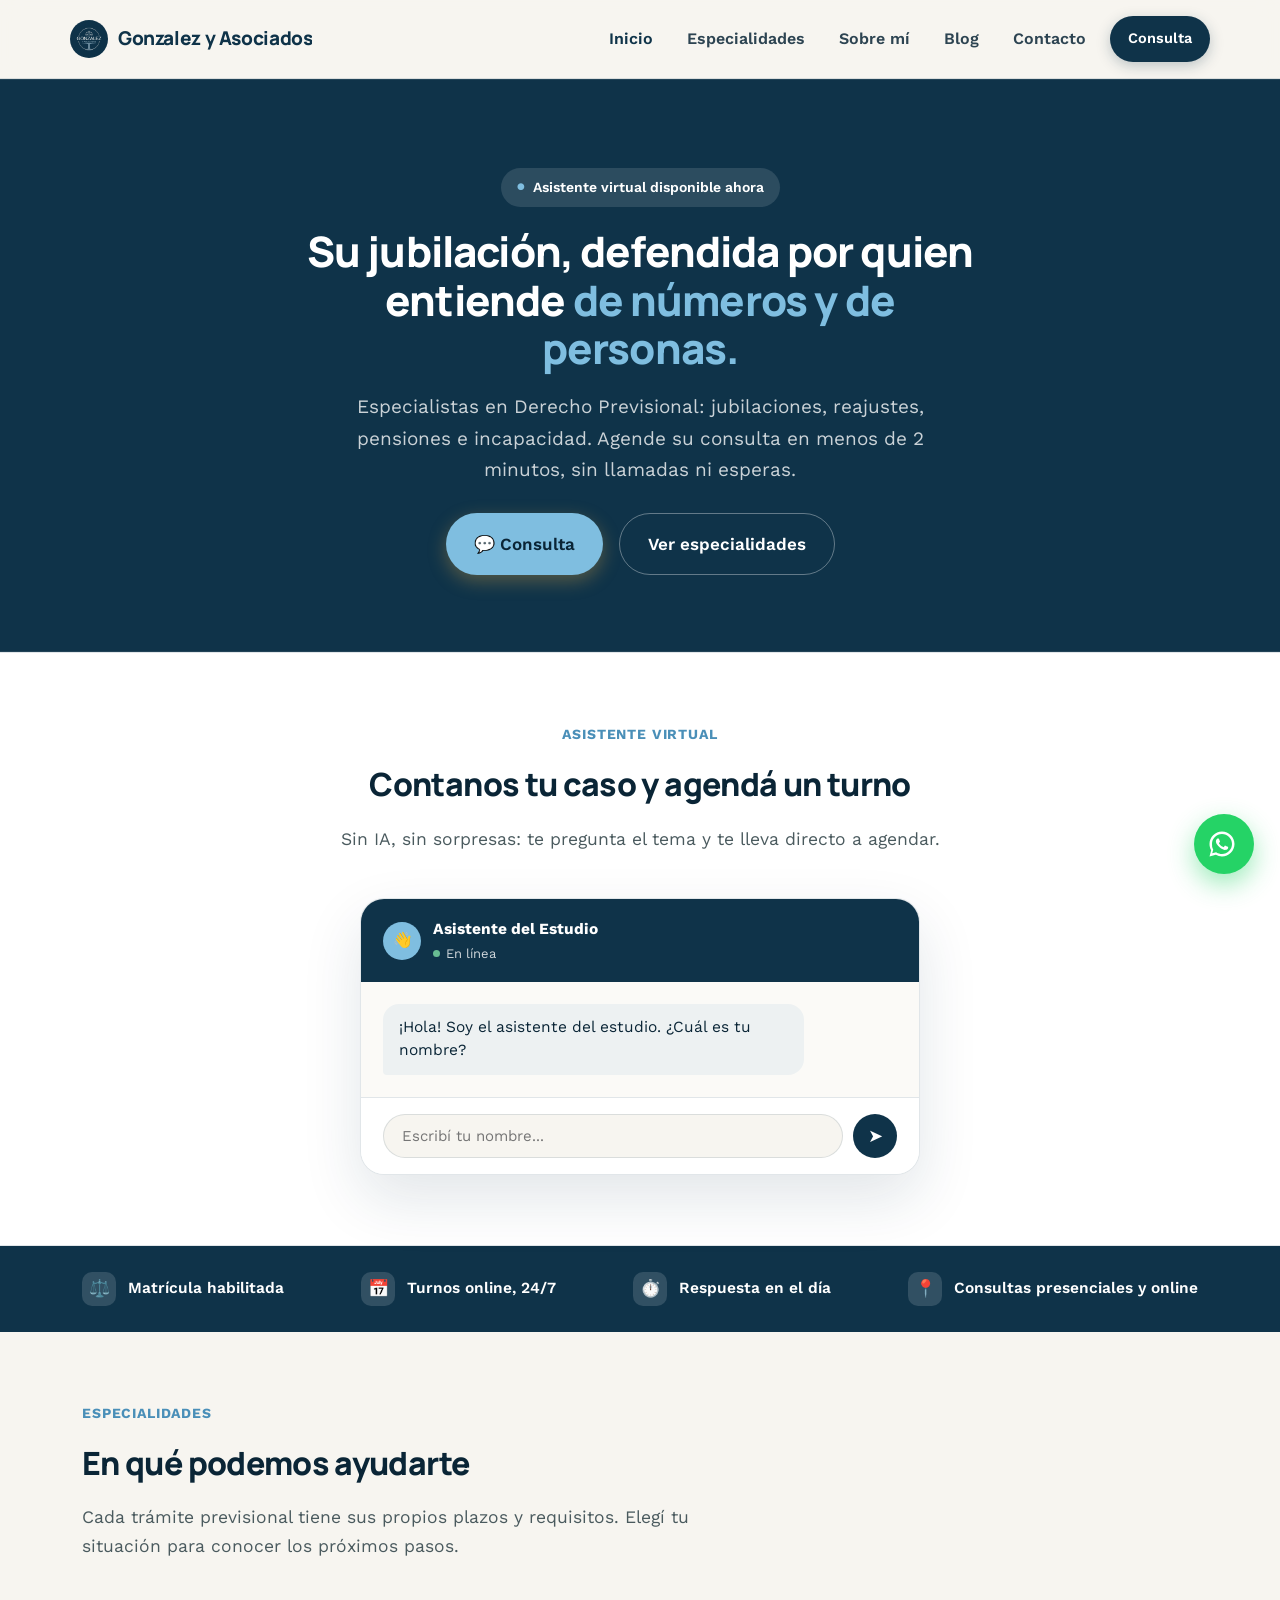
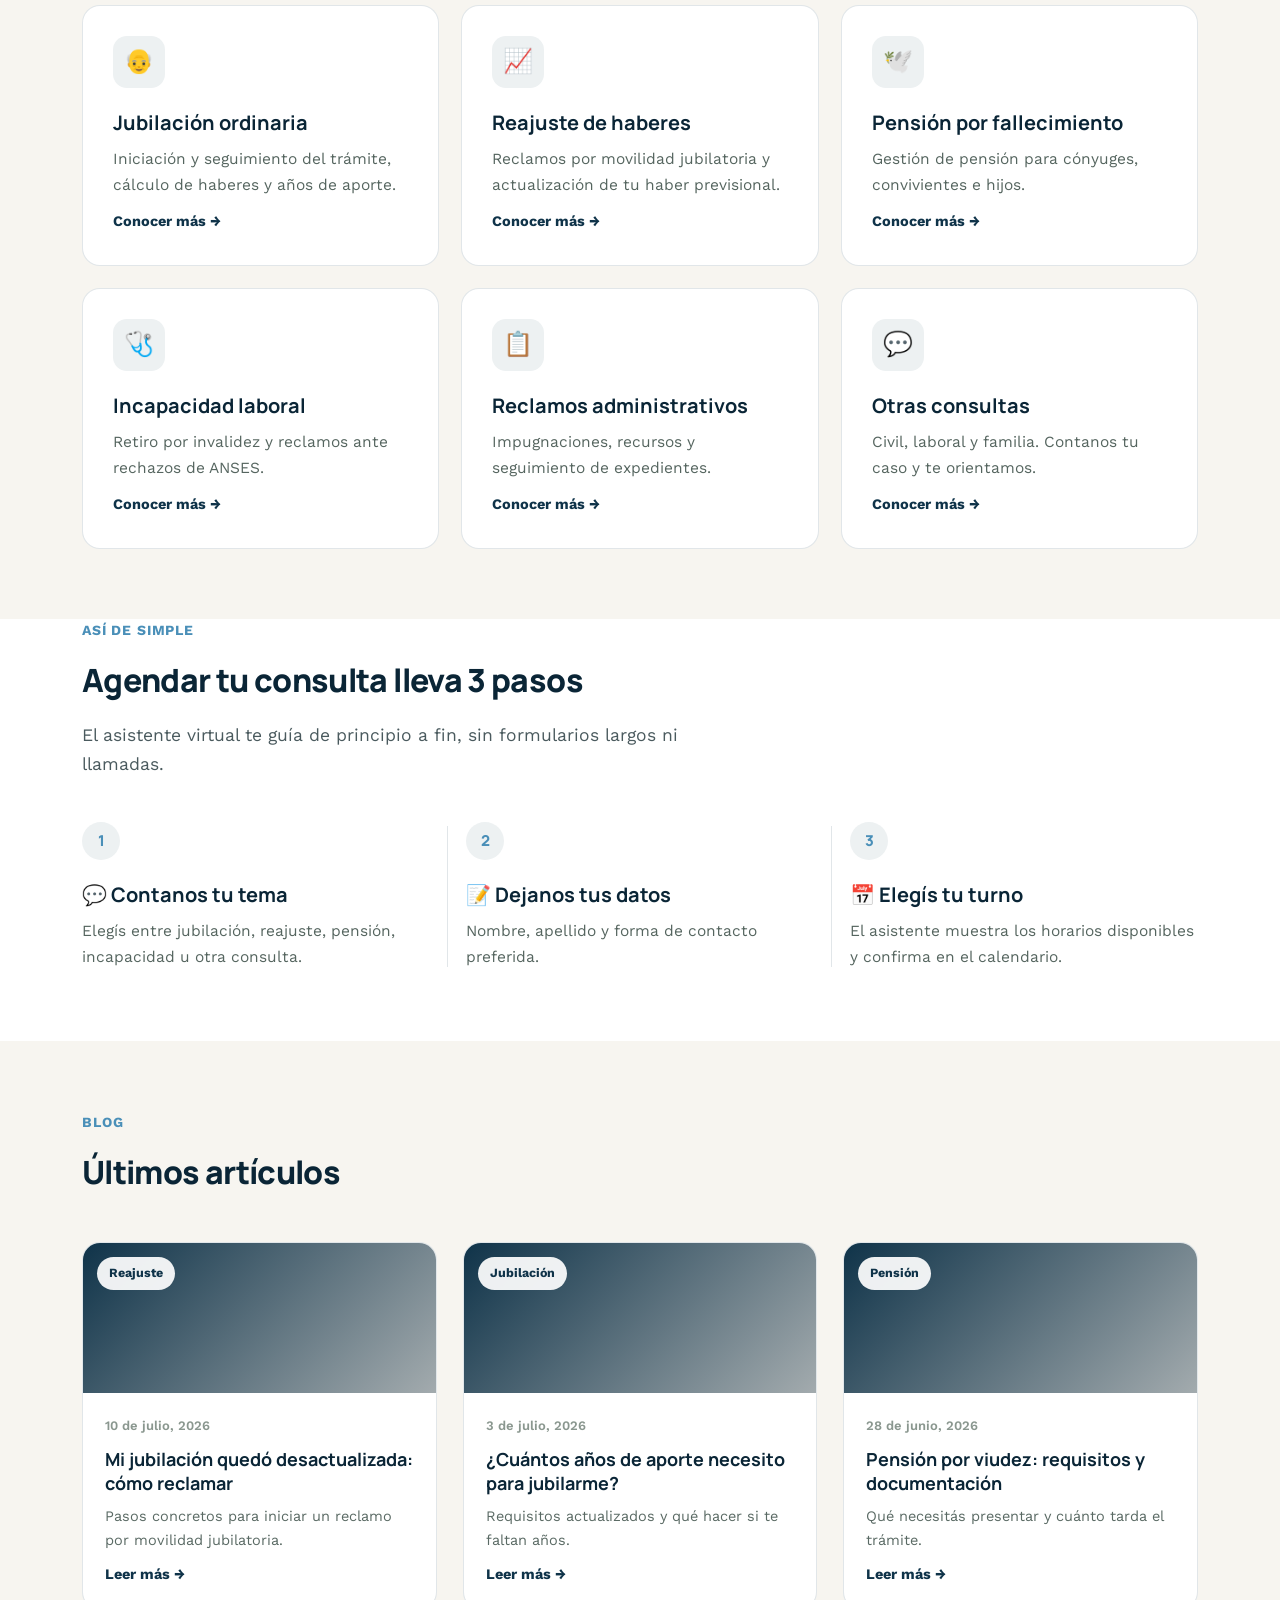
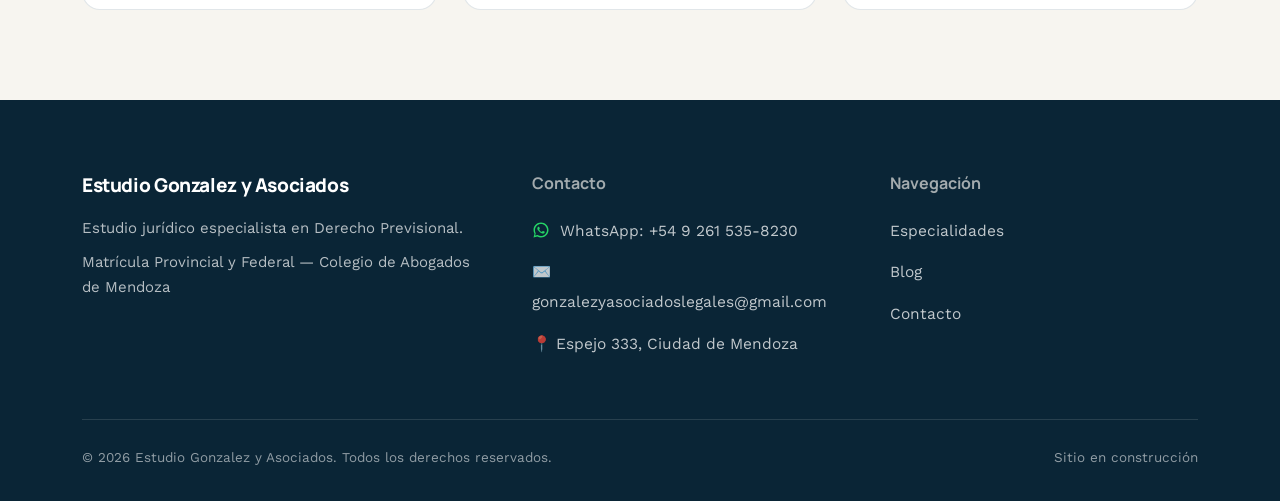
==== commit 9deb9a2b: "Add files via upload" ====
--- a/index.html
+++ b/index.html
@@ -5,6 +5,7 @@
 <meta name="viewport" content="width=device-width, initial-scale=1.0">
 <title>Estudio Gonzalez y Asociados — Abogados en Derecho Previsional en Mendoza</title>
 <meta name="description" content="Estudio jurídico en Mendoza especialista en Derecho Previsional: jubilaciones, reajustes, pensiones e incapacidad. Agendá tu consulta con nuestro asistente virtual.">
+<link rel="icon" type="image/png" href="img/logo.png">
 <link rel="preconnect" href="https://fonts.googleapis.com">
 <link href="https://fonts.googleapis.com/css2?family=Manrope:wght@500;600;700;800&family=Work+Sans:wght@400;500;600&display=swap" rel="stylesheet">
 <link rel="stylesheet" href="styles.css">
@@ -47,7 +48,7 @@
 
 <header>
   <div class="navbar wrap">
-    <a href="index.html" class="brand"><span class="dot"></span>Estudio Gonzalez y Asociados</a>
+    <a href="index.html" class="brand"><img src="img/logo.png" alt="Logo Estudio Gonzalez y Asociados" class="brand-logo">Gonzalez y Asociados</a>
     <div class="menu-row">
       <nav><ul>
         <li><a href="index.html" aria-current="page">Inicio</a></li>
--- a/styles.css
+++ b/styles.css
@@ -30,7 +30,8 @@
 /* HEADER */
 header{position:sticky; top:0; z-index:50; background:rgba(247,245,240,0.94); backdrop-filter:blur(10px); border-bottom:1px solid var(--line);}
 .navbar{display:flex; align-items:center; justify-content:space-between; padding:16px 20px; gap:12px;}
-.brand{font-weight:800; font-size:19px; color:var(--teal-700); letter-spacing:-0.02em; display:flex; align-items:center; gap:8px; text-decoration:none; white-space:nowrap; flex-shrink:1; min-width:0; overflow:hidden; text-overflow:ellipsis;}
+.brand{font-weight:800; font-size:19px; color:var(--teal-700); letter-spacing:-0.02em; display:flex; align-items:center; gap:10px; text-decoration:none; white-space:nowrap; flex-shrink:1; min-width:0; overflow:hidden; text-overflow:ellipsis;}
+.brand-logo{width:38px; height:38px; border-radius:50%; flex-shrink:0; object-fit:cover;}
 .brand .dot{width:9px;height:9px;border-radius:50%;background:var(--gold); flex-shrink:0;}
 nav ul{list-style:none; display:flex; gap:34px; font-weight:600; font-size:16px;}
 nav a{text-decoration:none; color:var(--teal-900); opacity:0.85; transition:opacity .2s;}
